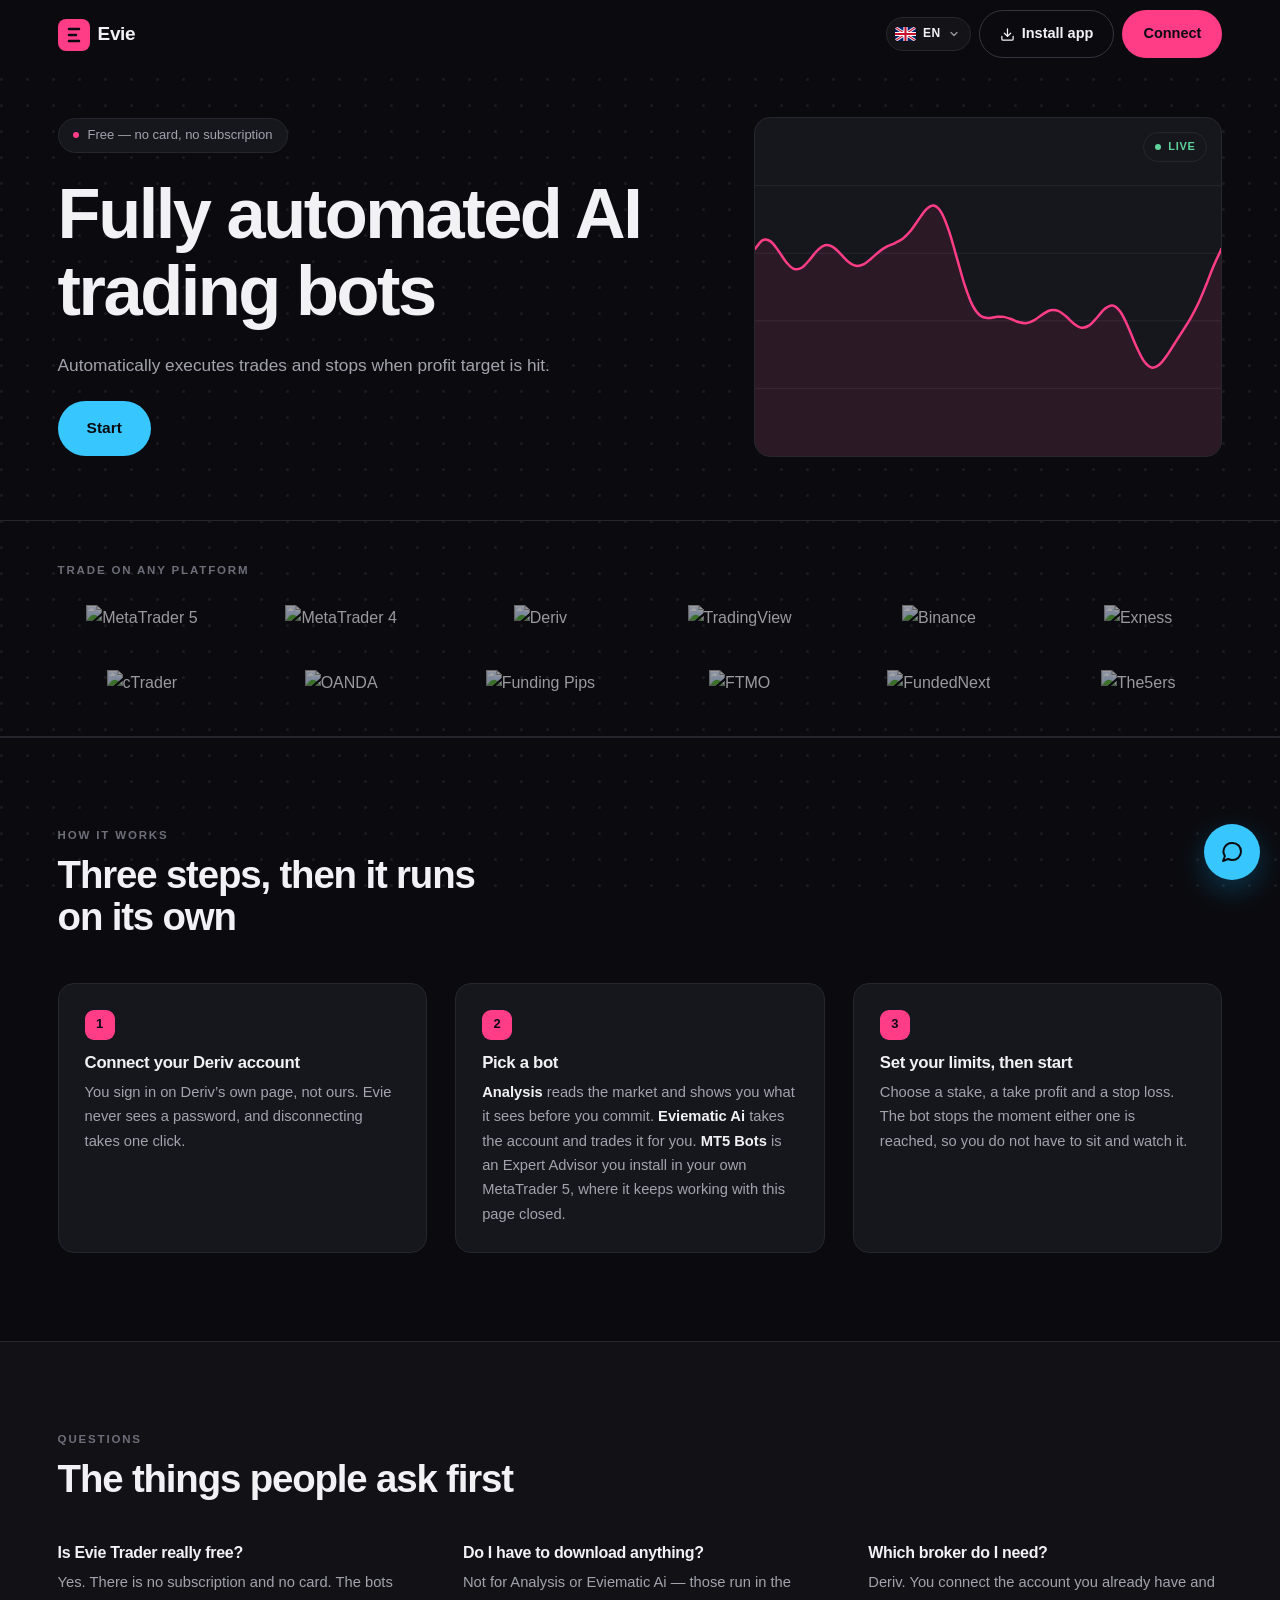
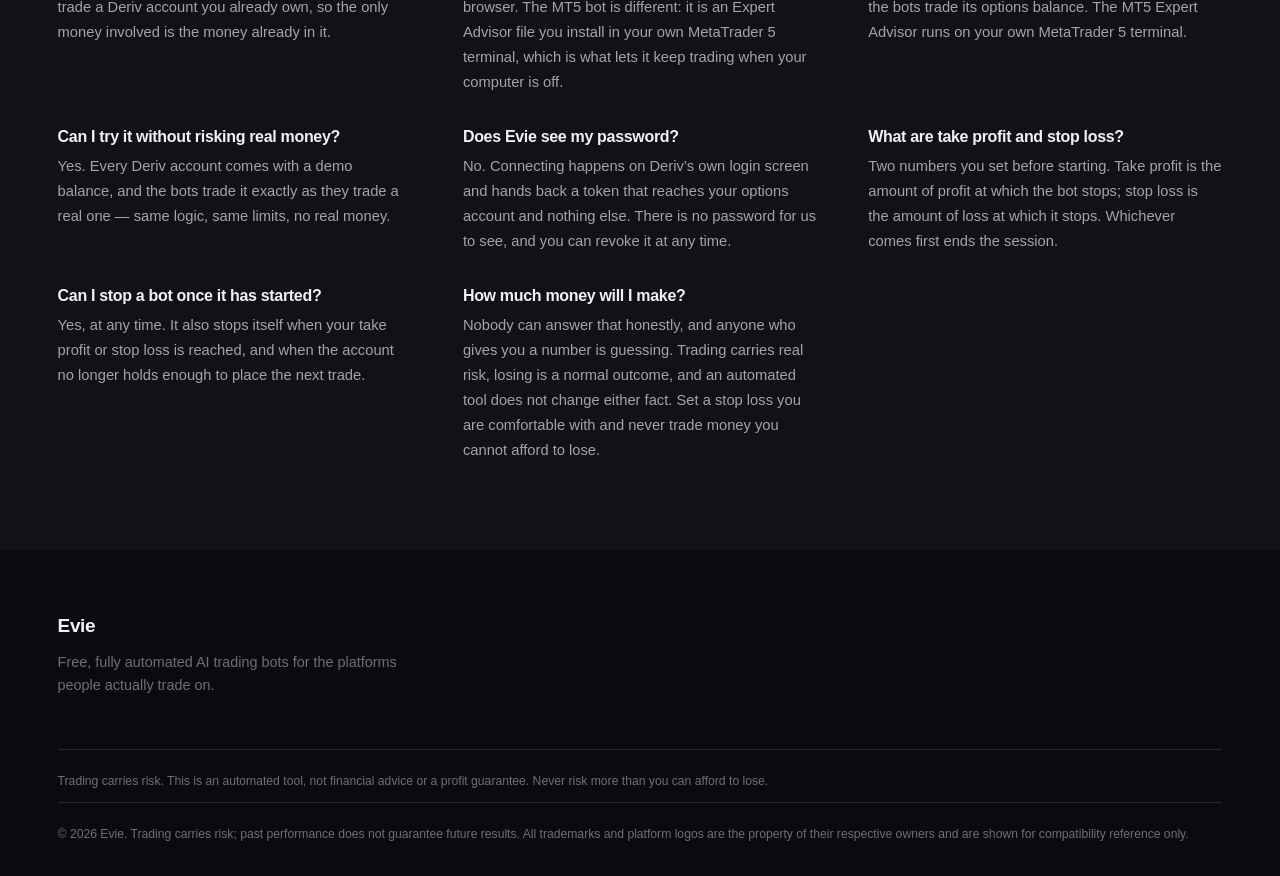
==== analysis.html @ a4f17244 "Analysis and Eviematic Ai: words at a $0 balance; never past the 10,000 payout; a way to open a real" ====
<!doctype html>
<html lang="en">
<head>
<meta charset="utf-8" />
<meta name="viewport" content="width=device-width, initial-scale=1, viewport-fit=cover" />
<title>Analysis | Evie</title>
<meta name="robots" content="noindex,nofollow" />
<meta name="theme-color" content="#f3f4f7" />
<link rel="icon" href="/favicon.ico" sizes="48x48" />
<link rel="icon" href="/favicon.svg" type="image/svg+xml" sizes="any" />
<link rel="apple-touch-icon" href="/icons/apple-touch-icon.png" />
<link rel="manifest" href="/manifest.webmanifest" />
<script>
/* Applied before paint: a saved dark choice must not flash a light page first.
   Light is the default when nothing has been chosen. */
(function(){try{var t=localStorage.getItem("evie_theme");
document.documentElement.setAttribute("data-theme",t==="dark"?"dark":"light");}catch(e){}})();
</script>
<link rel="stylesheet" href="/styles.css" />
<link rel="stylesheet" href="/analysis/analysis.css" />
<link rel="stylesheet" href="/alert/alert.css" />
<link rel="stylesheet" href="/support.css" />
</head>
<body class="dash">

<header class="nav">
  <div class="bleed nav-inner">
    <a class="brand" href="/home.html">
      <span class="brand-mark" aria-hidden="true">
        <svg viewBox="0 0 32 32" width="32" height="32"><rect width="32" height="32" rx="8" fill="#ff3d87"/><path d="M11 10h10M11 16h7M11 22h10" stroke="#0b0b0f" stroke-width="2.6" stroke-linecap="round"/></svg>
      </span>
      <span class="brand-name">Evie</span>
    </a>
    <div class="perch">
      <button class="btn btn-line theme-b" data-theme-toggle type="button" aria-pressed="false" title="Switch to dark">
        <svg viewBox="0 0 24 24" width="15" height="15" fill="none" stroke="currentColor" stroke-width="2" stroke-linecap="round" stroke-linejoin="round" aria-hidden="true"><path d="M21 12.8A9 9 0 1 1 11.2 3a7 7 0 0 0 9.8 9.8z"/></svg>
        <span data-theme-label>Dark</span>
      </button>
      <span class="perch-v" id="balance">—</span>
      <span class="badge" id="acct-badge">Real</span>
      <!-- No real account yet (real.js): a red way to open one, in place of the balance. -->
      <a class="perch-real" id="acct-real" href="https://home.deriv.com/dashboard/home?t=72ZF9J9GSCF3" target="_blank" rel="noopener noreferrer sponsored" hidden><svg viewBox="0 0 24 24" width="14" height="14" fill="none" stroke="currentColor" stroke-width="2" stroke-linecap="round" stroke-linejoin="round" aria-hidden="true"><path d="M16 21v-2a4 4 0 0 0-4-4H6a4 4 0 0 0-4 4v2"/><circle cx="9" cy="7" r="4"/><path d="M19 8v6"/><path d="M22 11h-6"/></svg><span>Create real account</span></a>
      <a class="btn btn-line" href="/home.html">Home</a>
    </div>
  </div>
</header>

<main class="bleed dash-main">

  <!-- ── settings ─────────────────────────────────────────────────────── -->
  <section class="tools">
    <div class="tools-head">
      <!-- The "a" of analysis is the handle for the account picker: three
           clicks and it appears. Hidden by default so the page trades the real
           account and only the real account — a demo picked by accident is a
           session of practice trades somebody believes are real, and the
           reverse is worse. -->
      <h1 class="tools-t">Market <span class="acct-reveal" id="acct-key" title="Analysis">a</span>nalysis tools</h1>
    </div>

    <div class="tools-grid">
      <label class="fld fld--acct" id="acct-fld" hidden>
        <span class="fld-k">Account</span>
        <select class="fld-i" id="account"></select>
      </label>
      <label class="fld">
        <span class="fld-k"><span data-k>Stake</span><b class="fig-risk" id="stake-risk" data-i18n-skip hidden></b></span>
        <input class="fld-i" id="stake" type="number" min="0.35" step="0.01" value="1" inputmode="decimal" />
      </label>
      <label class="fld">
        <span class="fld-k">Reference digit</span>
        <input class="fld-i" id="ref" type="number" min="0" max="9" step="1" value="5" inputmode="numeric" />
      </label>
      <label class="fld">
        <span class="fld-k">Analysis count</span>
        <input class="fld-i" id="count" type="number" min="10" max="5000" step="10" value="130" inputmode="numeric" />
      </label>

      <div class="fld fld--mart">
        <span class="fld-k">
          Martingale
          <button class="tog" id="mart-tog" type="button" role="switch" aria-checked="true" aria-label="Martingale">
            <span class="tog-dot"></span>
          </button>
        </span>
        <input class="fld-i" id="mart" type="number" min="1" step="0.1" value="3.1" inputmode="decimal" />
      </div>
    </div>

    <div class="syms">
      <span class="fld-k">Active symbols <span class="fld-hint">select a symbol to see its analysis</span></span>
      <div class="syms-row" id="syms"></div>
    </div>

    <p class="tools-foot">
      <span class="risk" id="risk"></span>
      <span class="next-stake" id="next-stake"></span>
    </p>

    <p class="status" id="status" role="status" aria-live="polite"></p>
  </section>

  <!-- ── one card per active symbol ───────────────────────────────────── -->
  <section class="cards-grid" id="cards"></section>

  <footer class="dash-foot">
    <p class="disclaimer">Trading carries risk. This is an automated tool, not financial advice or a profit guarantee. Never risk more than you can afford to lose.</p>
  </footer>

</main>

<!-- ── transactions ─────────────────────────────────────────────────────
     A rail down the right on a wide screen; on a narrow one the same markup
     becomes a sheet that rises from the bottom. -->
<aside class="txn" id="txn">
  <button class="txn-handle" data-handle type="button" aria-expanded="false" aria-controls="txn-body">
    <span class="txn-grip" aria-hidden="true"></span>
    <span class="txn-handle-t">Transactions <span class="txn-count" data-count></span></span>
    <svg class="txn-chev" viewBox="0 0 24 24" width="16" height="16" fill="none" stroke="currentColor" stroke-width="2.2" stroke-linecap="round" stroke-linejoin="round" aria-hidden="true"><path d="m6 15 6-6 6 6"/></svg>
  </button>

  <div class="txn-body" id="txn-body">
    <div class="txn-head">
      <span>Type</span>
      <span>Entry/Exit spot</span>
      <span class="txn-head-r">Buy price and P/L</span>
    </div>

    <ul class="txn-rows" data-rows><li class="tx-none">No transactions yet.</li></ul>

    <div class="sum">
      <div class="sum-c"><span class="sum-k">Total stake</span><span class="sum-v" data-stake>&mdash;</span></div>
      <div class="sum-c"><span class="sum-k">Total payout</span><span class="sum-v" data-payout>&mdash;</span></div>
      <div class="sum-c"><span class="sum-k">No. of runs</span><span class="sum-v" data-runs>0</span></div>
      <div class="sum-c"><span class="sum-k">Contracts lost</span><span class="sum-v" data-lost>0</span></div>
      <div class="sum-c"><span class="sum-k">Contracts won</span><span class="sum-v" data-won>0</span></div>
      <div class="sum-c"><span class="sum-k">Total profit/loss</span><span class="sum-v" data-pl>&mdash;</span></div>
    </div>

    <button class="btn btn-line txn-reset" data-reset type="button">Reset</button>
  </div>
</aside>


<!-- ── the floating bot ─────────────────────────────────────────────────
     Drag it anywhere by its header; close it and a small button brings it
     back. It does only what the cards allow by hand. -->
<button class="bot-open" id="bot-open" type="button" hidden>
  <span class="bot-open-dot" aria-hidden="true"></span>
  <svg viewBox="0 0 24 24" width="16" height="16" fill="none" stroke="currentColor" stroke-width="1.9" stroke-linecap="round" stroke-linejoin="round" aria-hidden="true"><rect x="3" y="8" width="18" height="12" rx="3"/><path d="M12 8V4M8 14h.01M16 14h.01"/></svg>
  <span id="bot-open-label">Open bot</span>
</button>

<aside class="bot" id="bot" aria-label="Trading bot">
  <div class="bot-head" id="bot-head">
    <span class="bot-grip" aria-hidden="true"></span>
    <span class="bot-t">Auto bot</span>
    <button class="bot-x" id="bot-close" type="button" aria-label="Close">
      <svg viewBox="0 0 24 24" width="15" height="15" fill="none" stroke="currentColor" stroke-width="2.2" stroke-linecap="round"><path d="M6 6l12 12M18 6L6 18"/></svg>
    </button>
  </div>

  <div class="bot-body">
    <label class="bot-f">
      <span class="bot-k">Market</span>
      <select class="fld-i" id="bot-market"></select>
    </label>

    <label class="bot-f">
      <span class="bot-k">Trade type</span>
      <select class="fld-i" id="bot-pair"></select>
    </label>
    <p class="bot-note">It takes whichever side of the pair is ahead, checked before every trade.</p>

    <div class="bot-f">
      <span class="bot-k">
        Take profit
        <b class="fig-risk" id="bot-tp-risk" data-i18n-skip hidden></b>
        <button class="tog" id="bot-tp-tog" type="button" role="switch" aria-checked="true" aria-label="Take profit"><span class="tog-dot"></span></button>
      </span>
      <div id="bot-tp-row">
        <input class="fld-i" id="bot-tp" type="number" min="0.01" step="0.01" value="100" inputmode="decimal" />
      </div>
    </div>

    <div class="bot-f">
      <span class="bot-k">
        Stop loss
        <button class="tog" id="bot-sl-tog" type="button" role="switch" aria-checked="false" aria-label="Stop loss"><span class="tog-dot"></span></button>
      </span>
      <div id="bot-sl-row" hidden>
        <input class="fld-i" id="bot-sl" type="number" min="0.01" step="0.01" value="1000" inputmode="decimal" />
      </div>
    </div>

    <!-- Safe / High / Too high on the stake and the take profit: why, and the safe figure (risk.js). -->
    <div class="fig-note" id="bot-risk" data-i18n-skip hidden></div>

    <button class="btn btn-blue bot-run" id="bot-run" type="button">Start</button>

    <dl class="bot-stats">
      <div><dt>Trades</dt><dd class="bot-v" id="bot-trades">0</dd></div>
      <div><dt>Win rate</dt><dd class="bot-v" id="bot-wr">—</dd></div>
      <div><dt>P/L</dt><dd class="bot-v" id="bot-pl">+0.00</dd></div>
    </dl>

    <p class="bot-status" id="bot-status"></p>
  </div>
</aside>

<script src="/alert/alert.js"></script>
<script src="/real.js"></script>
<script src="/deriv.js"></script>
<script src="/currency.js"></script>
<script src="/prefs.js"></script>
<script src="/analysis/contracts.js"></script>
<script src="/analysis/session.js"></script>
<script src="/analysis/analyser.js"></script>
<script src="/analysis/txn.js"></script>
<script src="/risk.js"></script>
<script src="/analysis/bot.js"></script>
<script src="/unlock.js"></script>
<script src="/analysis/app.js"></script>
<script src="/theme.js"></script>
<script src="/support.js" defer></script>
<script src="/i18n/i18n.js"></script>
</body>
</html>
---- styles.css ----
/* ══════════════════════════════════════════════════════════════════════
   Evie — landing page

   Flat by design: every colour is a solid value. There is not a single
   gradient in this file — no linear-gradient, no radial-gradient, no
   gradient text. Depth comes from solid surfaces, 1px borders and
   spacing instead.

   Full-bleed: content runs to the edges of the viewport with a padding
   gutter, so nothing is boxed into a narrow centred column.
   ══════════════════════════════════════════════════════════════════════ */

/* ── Theme ──────────────────────────────────────────────────────────────
   Light is the default, the way the analysis tools it mirrors are. Dark is
   one class away: everything below is a token, so the palette swaps and
   nothing else moves.

   data-theme on <html> wins over the system preference, because a person
   who has pressed the button has said what they want.                     */

:root {
  /* Surfaces — four flat steps from the page up to a raised card. */
  --base:      #f3f4f7;
  --raise:     #ffffff;
  --surface:   #ffffff;
  --surface-2: #f1f3f6;

  --line:      #e2e6ec;
  --line-hi:   #cdd3dc;

  --ink:       #14161a;
  --ink-muted: #59616d;
  --ink-faint: #838b97;

  /* Accents deep enough to carry white text on a light page. */
  --pink:      #e11d74;
  --pink-hi:   #c4165f;
  --blue:      #0d8ecf;
  --blue-hi:   #0a76ae;
  --ok:        #14a05a;
  /* The Real group in the portfolio — the money that is actually money. */
  --real:      #14a05a;
  --real-tint: rgba(20, 160, 90, 0.10);
  --danger:    #d92d20;
  --amber:     #b45309;
  --violet:    #6d3bd8;
  --teal:      #0f7f8a;

  /* Text sitting ON an accent fill. */
  --on-accent: #ffffff;
  /* The ring around a "leading" control — must contrast with the fill. */
  --ring:      rgba(0, 0, 0, 0.45);

  /* The dotted ground, and the tint of an alternating band. */
  --dots: url("data:image/svg+xml,%3Csvg xmlns='http://www.w3.org/2000/svg' width='26' height='26'%3E%3Ccircle cx='1.5' cy='1.5' r='1.5' fill='%23000000' fill-opacity='0.06'/%3E%3C/svg%3E");
  --alt-tint: rgba(0, 0, 0, 0.025);

  /* The full-bleed gutter — the only horizontal rhythm on the page. */
  --gutter:    clamp(20px, 4.5vw, 72px);
  --radius:    16px;
  --radius-sm: 12px;
}

:root[data-theme="dark"] {
  --base:      #0b0b0f;
  --raise:     #121218;
  --surface:   #16161d;
  --surface-2: #1c1c24;

  --line:      #26262f;
  --line-hi:   #34343f;

  --ink:       #f2f2f5;
  --ink-muted: #a3a3ae;
  --ink-faint: #6e6e7a;

  /* Brighter, because they sit on near-black and carry dark text. */
  --pink:      #ff3d87;
  --pink-hi:   #ff5c9c;
  --blue:      #38c6ff;
  --blue-hi:   #5bd2ff;
  --ok:        #5fd39a;
  --real:      #5fd39a;
  --real-tint: rgba(95, 211, 154, 0.14);
  --danger:    #ff6a6a;
  --amber:     #f5a524;
  --violet:    #b794ff;
  --teal:      #4fd1c5;

  --on-accent: #0b0b0f;
  --ring:      rgba(255, 255, 255, 0.55);

  --dots: url("data:image/svg+xml,%3Csvg xmlns='http://www.w3.org/2000/svg' width='26' height='26'%3E%3Ccircle cx='1.5' cy='1.5' r='1.5' fill='%23ffffff' fill-opacity='0.07'/%3E%3C/svg%3E");
  --alt-tint: rgba(255, 255, 255, 0.026);
}

* { box-sizing: border-box; }

html {
  scroll-behavior: smooth;
  scroll-padding-top: 76px; /* anchors clear the fixed nav */
  -webkit-text-size-adjust: 100%;
}

body {
  margin: 0;
  color: var(--ink);
  /* Dotted ground. The dots are an SVG tile of solid circles rather than a
     radial-gradient, so the page keeps its no-gradient rule. `fixed` pins the
     grid to the viewport, so it never scrolls out of register or stretches —
     the tile is a constant 26px at every screen size, which is why this needs
     no breakpoints. */
  background-color: var(--base);
  background-image: var(--dots);
  background-size: 26px 26px;
  background-attachment: fixed;
  font-family: Inter, "Segoe UI", -apple-system, BlinkMacSystemFont, Roboto, Helvetica, Arial, sans-serif;
  font-size: 16px;
  line-height: 1.6;
  -webkit-font-smoothing: antialiased;
  overflow-x: hidden;
}

img { max-width: 100%; height: auto; display: block; }
a { color: inherit; text-decoration: none; }
h1, h2, h3 { margin: 0; line-height: 1.1; letter-spacing: -0.025em; }
p { margin: 0; }
ul, ol, dl { margin: 0; padding: 0; list-style: none; }

/* Full width, gutter only — no max-width, so the page fills the screen. */
.bleed { width: 100%; padding-inline: var(--gutter); }

/* ── Home dashboard ─────────────────────────────────────────────────────── */

/* A column the height of the window, so the footer sits at the bottom of the
   screen rather than floating with dead ground beneath it, and so the grid
   inside can be told to take whatever is left over. */
.dash { display: flex; flex-direction: column; min-height: 100svh; }

/* Clearing the fixed header and no more. The nav is 68px, so that plus a
   breath is the whole requirement — clamp(84px, 9vh, 100px) was clearing a bar
   that is 68px tall and spending the difference on nothing, and 56px of bottom
   padding on a laptop is most of a tile.

   `flex: 1` so this takes the height the header leaves, and a column so the
   grid inside it can be handed the remainder. */
.dash-main {
  flex: 1;
  display: flex;
  flex-direction: column;
  padding-top: calc(68px + clamp(10px, 1.4vh, 18px));
  padding-bottom: clamp(10px, 1.4vh, 16px);
}
.dash-title {
  margin-bottom: clamp(10px, 1.3vw, 14px);
  font-size: clamp(1.45rem, 2.4vw, 1.8rem);
  font-weight: 700;
}

/* The real balance, perched top right in the nav. */
.perch { display: flex; align-items: center; gap: 10px; margin-left: auto; }
.perch-v {
  font-size: clamp(0.95rem, 1.8vw, 1.15rem);
  font-weight: 700;
  letter-spacing: -0.02em;
  font-variant-numeric: tabular-nums;
  white-space: nowrap;
  /* The same ink as the Real balance in the portfolio below it. It is the
     same money, in both modes, and two colours for one figure read as two
     figures. */
  color: var(--real);
}


/* Real vs demo. Blue is the live account; the demo is deliberately quieter so
   the two can never be mistaken for one another at a glance. */
.badge {
  padding: 5px 12px;
  font: inherit;
  font-size: 11px;
  font-weight: 700;
  text-transform: uppercase;
  letter-spacing: 0.09em;
  color: var(--blue);
  background: transparent;
  border: 1px solid var(--blue);
  border-radius: 999px;
  cursor: pointer;
  user-select: none;
  white-space: nowrap;
  transition: color 0.18s ease, border-color 0.18s ease;
}
.badge:hover { color: var(--blue-hi); border-color: var(--blue-hi); }

/* The two things you can actually do from here. */
/* Three across rather than two and a stray, and each one the size of the
   thing it is — a link with a name and a line under it. They were card-sized
   before, which made a dashboard of three links look like a whole page. */
.tiles {
  display: grid;
  grid-template-columns: repeat(auto-fit, minmax(min(100%, 200px), 1fr));
  gap: 10px;
  margin-bottom: 18px;
}
.tile {
  display: grid;
  gap: 4px;
  padding: 16px 16px 18px;
  background: var(--surface);
  border: 1px solid var(--line);
  border-radius: var(--radius-sm);
  transition: border-color 0.18s ease, background 0.18s ease;
}
.tile:hover { background: var(--surface-2); border-color: var(--line-hi); }
.tile-icon {
  display: grid;
  place-items: center;
  width: 32px; height: 32px;
  margin-bottom: 8px;
  background: var(--surface-2);
  border: 1px solid var(--line-hi);
  border-radius: 9px;
}
.tile-icon svg { width: 17px; height: 17px; }
.tile-h { display: flex; align-items: center; gap: 8px; flex-wrap: wrap; }
.tile-t { font-size: 0.95rem; font-weight: 650; }
.tile-s { font-size: 0.82rem; line-height: 1.5; color: var(--ink-muted); }

/* What the tile actually is. Outlined rather than filled, so it labels the
   heading without competing with it. */
.tag-bot {
  padding: 3px 9px;
  font-size: 10px;
  font-weight: 700;
  text-transform: uppercase;
  letter-spacing: 0.09em;
  color: var(--blue);
  border: 1px solid var(--blue);
  border-radius: 999px;
  white-space: nowrap;
}

/* The MetaTrader mark is a WIDE wordmark, not a square glyph. Squeezed into
   the 42px icon box it came out 24x4 and unreadable, so this tile's box grows
   to fit the logo instead of the logo shrinking to fit the box. */
.tile--logo .tile-icon { width: auto; min-width: 32px; padding: 0 10px; }
.tile-logo { height: 15px; width: auto; max-width: 130px; object-fit: contain; }

/* The MetaTrader wordmark ships white, which disappears on the light theme.
   Two files, one per ground; the theme picks which one is painted. */
.tile-logo--pale { display: none; }
:root[data-theme="dark"] .tile-logo--ink { display: none; }
:root[data-theme="dark"] .tile-logo--pale { display: block; }

/* A blank canvas for a page that has not been built yet. */

/* ── Detail sheet ───────────────────────────────────────────────────────── */

.sheet { position: fixed; inset: 0; z-index: 90; display: grid; place-items: center; padding: 20px; }
.sheet[hidden] { display: none; }
.sheet-back { position: absolute; inset: 0; background: rgba(0, 0, 0, 0.62); opacity: 0; transition: opacity 0.2s ease; }
.sheet.is-in .sheet-back { opacity: 1; }

.sheet-card {
  position: relative;
  width: min(100%, 480px);
  max-height: min(84vh, 680px);
  overflow-y: auto;
  padding: clamp(22px, 3vw, 28px);
  background: var(--surface);
  border: 1px solid var(--line-hi);
  border-radius: var(--radius);
  opacity: 0;
  transform: translateY(10px) scale(0.985);
  transition: opacity 0.2s ease, transform 0.2s ease;
}
.sheet.is-in .sheet-card { opacity: 1; transform: none; }

.sheet-head { display: flex; align-items: flex-start; justify-content: space-between; gap: 16px; }
.sheet-k {
  font-size: 11px;
  font-weight: 600;
  text-transform: uppercase;
  letter-spacing: 0.14em;
  color: var(--ink-faint);
}
.sheet-t { margin-top: 6px; font-size: 1.2rem; font-weight: 700; }
.sheet-x {
  flex: none;
  display: grid;
  place-items: center;
  width: 34px; height: 34px;
  color: var(--ink-muted);
  background: transparent;
  border: 1px solid var(--line);
  border-radius: 10px;
  cursor: pointer;
  transition: color 0.18s ease, border-color 0.18s ease;
}
.sheet-x:hover { color: var(--ink); border-color: var(--line-hi); }

.sheet-body { margin-top: 20px; }
.sheet-who { font-size: 14px; font-weight: 650; margin-bottom: 16px; }
.sheet-note { margin-top: 18px; font-size: 12.5px; line-height: 1.55; color: var(--ink-faint); }
.sheet-note strong { color: var(--ink-muted); font-weight: 650; }
.sheet-foot { margin-top: 22px; padding-top: 18px; border-top: 1px solid var(--line); }

/* The two answers on the connect card, each the full width of it: this is a
   choice between them, not a main action with an afterthought beside it. */
.choice-actions { display: grid; gap: 10px; margin-top: 22px; }
.choice-actions .btn { width: 100%; }

.grp + .grp { margin-top: 18px; }
.grp-t {
  font-size: 11px;
  font-weight: 700;
  text-transform: uppercase;
  letter-spacing: 0.12em;
  color: var(--ink-faint);
  margin-bottom: 6px;
}

/* The Real group carries the account's own colour: a coloured pill on the
   title and the balance in the same ink, so the row that is actual money is
   the one the eye lands on. Demo stays quiet. Same in practice mode — the
   figure changes, the emphasis does not. */
.grp--real .grp-t {
  display: inline-flex; align-items: center; gap: 6px;
  padding: 3px 9px; border-radius: 999px;
  background: var(--real-tint); color: var(--real);
}
.grp--real .grp-t::before {
  content: ""; width: 6px; height: 6px; border-radius: 999px;
  background: var(--real); box-shadow: 0 0 0 3px var(--real-tint);
}
.grp--real .acct-bal { color: var(--real); font-weight: 750; }

/* Every account: kind, id, balance — the figures line up down the right. */
.accts { border-top: 1px solid var(--line); }
.acct {
  display: grid;
  grid-template-columns: auto 1fr auto;
  align-items: baseline;
  gap: 10px;
  padding: 10px 0;
  border-bottom: 1px solid var(--line);
  font-size: 13px;
}
.acct:last-child { border-bottom: 0; }
.acct-kind {
  padding: 3px 8px;
  font-size: 10px;
  font-weight: 700;
  text-transform: uppercase;
  letter-spacing: 0.07em;
  color: var(--ink-faint);
  background: var(--surface-2);
  border-radius: 6px;
}
.acct-id { color: var(--ink-muted); font-variant-numeric: tabular-nums; overflow-wrap: anywhere; }
.acct-bal { font-weight: 650; font-variant-numeric: tabular-nums; white-space: nowrap; }
.acct--none { display: block; color: var(--ink-faint); }

/* The one link that stays on the page. */
.notice-go {
  display: inline-flex;
  align-items: center;
  gap: 6px;
  padding: 11px 18px;
  font-size: 13.5px;
  font-weight: 600;
  color: var(--blue);
  border: 1px solid var(--line-hi);
  border-radius: 999px;
  transition: color 0.18s ease, border-color 0.18s ease, background 0.18s ease;
}
.notice-go:hover { color: var(--blue-hi); border-color: var(--blue); background: var(--surface); }

/* ── Flash messages ─────────────────────────────────────────────────────── */

.flash {
  display: inline-flex;
  align-items: center;
  gap: 9px;
  margin-bottom: 20px;
  padding: 10px 16px;
  font-size: 13.5px;
  font-weight: 600;
  border-radius: 999px;
  border: 1px solid;
  opacity: 0;
  transform: translateY(-6px);
  transition: opacity 0.3s ease, transform 0.3s ease;
}
.flash.is-in { opacity: 1; transform: none; }
.flash[hidden] { display: none; }
.flash--ok { color: var(--ok); border-color: var(--ok); background: var(--surface); }

/* On the landing page the flash is a failure, and floats over the page. */
.flash--error {
  position: fixed;
  left: 50%;
  bottom: 24px;
  z-index: 80;
  transform: translate(-50%, 8px);
  color: var(--pink);
  border-color: var(--pink);
  background: var(--surface);
  max-width: calc(100vw - 40px);
  text-align: center;
}
.flash--error.is-in { transform: translate(-50%, 0); }

/* ── Buttons ────────────────────────────────────────────────────────── */

.btn {
  display: inline-flex;
  align-items: center;
  justify-content: center;
  border: 1px solid transparent;
  border-radius: 999px;
  padding: 11px 20px;
  font: inherit;
  font-size: 14.5px;
  font-weight: 600;
  white-space: nowrap;
  cursor: pointer;
  /* Explicit, because a <button> defaults to the OS button face — without
     this, .btn-line renders as a white pill instead of an outline. */
  background: transparent;
  color: var(--ink);
  transition: background 0.18s ease, border-color 0.18s ease, color 0.18s ease;
}
.btn-lg { padding: 14px 28px; font-size: 15.5px; }

/* Two bright solid fills, equal weight — pink for "free", blue to start. */
.btn-solid { background: var(--pink); color: var(--on-accent); }
.btn-solid:hover { background: var(--pink-hi); }

.btn-blue { background: var(--blue); color: var(--on-accent); }
.btn-blue:hover { background: var(--blue-hi); }

.btn-line { border-color: var(--line-hi); color: var(--ink); }
.btn-line:hover { background: var(--surface); border-color: #45454f; }


/* ── Nav ────────────────────────────────────────────────────────────── */

.nav {
  position: fixed;
  top: 0; left: 0; right: 0;
  z-index: 50;
  background: var(--base);
  border-bottom: 1px solid transparent;
  transition: border-color 0.2s ease;
}
.nav.is-stuck { border-bottom-color: var(--line); }

.nav-inner { display: flex; align-items: center; gap: 20px; height: 68px; }

.brand { display: inline-flex; align-items: center; gap: 10px; }
.brand-mark { display: block; width: 30px; height: 30px; flex: none; }
.brand-name { font-size: 19px; font-weight: 700; letter-spacing: -0.02em; }

.nav-cta { display: flex; gap: 8px; margin-left: auto; }

/* ── Hero ───────────────────────────────────────────────────────────── */

.hero { padding-top: clamp(104px, 13vh, 148px); border-bottom: 1px solid var(--line); }

.hero-inner {
  display: grid;
  /* Copy takes the room it needs; the panel is a fixed-ish companion.
     Below 1040px they stack (see the breakpoint). */
  grid-template-columns: minmax(0, 1.35fr) minmax(0, 1fr);
  gap: clamp(32px, 5vw, 72px);
  align-items: center;
  padding-bottom: clamp(48px, 7vh, 84px);
}

.hero-copy { display: grid; gap: 22px; justify-items: start; }

.kicker {
  display: inline-flex;
  align-items: center;
  gap: 9px;
  padding: 6px 14px;
  font-size: 13px;
  font-weight: 500;
  color: var(--ink-muted);
  background: var(--surface);
  border: 1px solid var(--line);
  border-radius: 999px;
}
.dot { width: 6px; height: 6px; border-radius: 50%; background: var(--pink); flex: none; }

.hero-title {
  font-size: clamp(2.5rem, 5.6vw, 4.4rem);
  font-weight: 700;
  letter-spacing: -0.035em;
  max-width: 16ch;
}

.hero-sub {
  max-width: 52ch;
  font-size: clamp(1rem, 1.35vw, 1.14rem);
  color: var(--ink-muted);
}

.actions { display: flex; flex-wrap: wrap; gap: 10px; }

/* The spec card beside the headline — flat surface, plain rows. */
/* ══ The hero tape ═════════════════════════════════════════════════════════
   A market moving, rather than a card claiming things about one. The old
   panel listed a symbol, a timeframe and a risk figure that were decoration
   dressed as data; this states nothing it cannot back up and still says the
   thing that matters — something is running. */

.hero-panel {
  position: relative;
  overflow: hidden;
  min-height: clamp(240px, 30vw, 340px);
  background: var(--surface);
  border: 1px solid var(--line);
  border-radius: var(--radius);
}

.tape {
  display: block;
  width: 100%;
  height: 100%;
  position: absolute;
  inset: 0;
}

.tape-grid line {
  stroke: var(--line);
  stroke-width: 1;
  vector-effect: non-scaling-stroke;
}

/* One width of travel, linear, forever. Linear matters: any easing would put
   a pause at each end of the cycle, and a market that hesitates on a beat
   reads as a loop rather than as a feed. */
.tape-run { animation: tape-slide 18s linear infinite; }

@keyframes tape-slide {
  from { transform: translateX(0); }
  to { transform: translateX(-600px); }
}

.tape-line {
  fill: none;
  stroke: var(--pink);
  stroke-width: 2.5;
  stroke-linecap: round;
  stroke-linejoin: round;
  /* The line keeps its weight however the card is stretched — without this
     the non-uniform viewBox scaling would thin it out on a wide screen. */
  vector-effect: non-scaling-stroke;
}

/* A flat tint under the curve, not a gradient: this page does not have one
   anywhere and a chart is not the place to start. */
.tape-fill { fill: var(--pink); opacity: 0.09; }

.live {
  position: absolute;
  top: 14px;
  right: 14px;
  z-index: 1;
  display: inline-flex;
  align-items: center;
  gap: 7px;
  padding: 5px 11px;
  font-size: 11px;
  font-weight: 700;
  letter-spacing: 0.06em;
  text-transform: uppercase;
  color: var(--ok);
  background: var(--surface);
  border: 1px solid var(--line);
  border-radius: 999px;
}

/* The dot, drawn rather than marked up, so the badge stays one element. */
.live::before {
  content: "";
  width: 6px;
  height: 6px;
  border-radius: 50%;
  background: var(--ok);
  animation: live-pulse 2s ease-in-out infinite;
}

@keyframes live-pulse {
  0%, 100% { opacity: 1; transform: scale(1); }
  50% { opacity: 0.35; transform: scale(0.8); }
}

/* Motion is decoration here. Anyone who has asked for less of it gets the
   same picture, held still. */
@media (prefers-reduced-motion: reduce) {
  .tape-run, .live::before { animation: none; }
}

/* Full-width mark strip across the bottom of the hero — every platform and
   prop firm in one quiet row, so the fold answers "does it work with mine?" */
.marks { padding-block: clamp(26px, 3.4vw, 40px); border-top: 1px solid var(--line); }

.marks-label {
  margin-bottom: clamp(18px, 2.2vw, 26px);
  font-size: 11.5px;
  font-weight: 600;
  text-transform: uppercase;
  letter-spacing: 0.16em;
  color: var(--ink-faint);
}

.marks-row {
  /* A grid rather than a wrapped flex row: twelve marks of twelve different
     widths packed into a full row and a stranded pair.

     The column count is written out rather than left to auto-fit, because
     auto-fit fits as many as will go — eleven and one at this width — and
     twelve only looks deliberate in rows that divide it. Six and six, four
     and four and four, three by four, two by six. Never a widow. */
  display: grid;
  grid-template-columns: repeat(6, minmax(0, 1fr));
  align-items: center;
  justify-items: center;
  gap: clamp(22px, 3vw, 42px) clamp(20px, 2.4vw, 40px);
}
.marks-row li { display: flex; align-items: center; justify-content: center; }
.marks-row img {
  /* A definite height, not max-height: several of these SVGs carry a viewBox
     with no width/height, so they have no intrinsic size and would collapse
     to 0x0 in a flex row. Fixing the height lets the aspect ratio set width. */
  height: 26px;
  width: auto;
  max-width: 130px;
  object-fit: contain;
  /* Muted by default so the row reads as one texture, not twelve brands
     competing with the headline; each lifts to full on hover. */
  opacity: 0.62;
  transition: opacity 0.18s ease;
}
.marks-row li:hover img { opacity: 1; }

@media (max-width: 1180px) { .marks-row { grid-template-columns: repeat(4, minmax(0, 1fr)); } }
@media (max-width: 760px) { .marks-row { grid-template-columns: repeat(3, minmax(0, 1fr)); } }
@media (max-width: 460px) { .marks-row { grid-template-columns: repeat(2, minmax(0, 1fr)); } }

/* Tile icons on the dashboard. */
.icon-pink { color: var(--pink); }
.icon-blue { color: var(--blue); }

/* ── Bands: how it works, and the questions ───────────────────────────────
   The two sections of prose under the hero. Same vocabulary as everything
   above them — flat surfaces, 1px lines, no gradient anywhere — so they read
   as more of the page rather than as something bolted on for a crawler.

   `band--alt` is the only difference between the two: a barely-there tint, so
   the second one is separated from the first by something other than a gap. */

.band { padding-block: clamp(48px, 7vw, 88px); border-top: 1px solid var(--line); }
.band--alt { background: var(--alt-tint); }

.band-k {
  margin-bottom: 10px;
  font-size: 11.5px;
  font-weight: 600;
  text-transform: uppercase;
  letter-spacing: 0.16em;
  color: var(--ink-faint);
}

.band-t {
  margin: 0 0 clamp(28px, 3.6vw, 44px);
  max-width: 22ch;
  font-size: clamp(1.6rem, 3.2vw, 2.4rem);
  font-weight: 700;
  letter-spacing: -0.03em;
}

/* Three across where there is room, stacked where there is not. */
.steps {
  display: grid;
  grid-template-columns: repeat(auto-fit, minmax(260px, 1fr));
  gap: clamp(18px, 2.4vw, 28px);
  margin: 0;
  padding: 0;
  list-style: none;
}
.steps li {
  padding: clamp(20px, 2.2vw, 26px);
  background: var(--surface);
  border: 1px solid var(--line);
  border-radius: var(--radius);
}
.steps h3 {
  margin: 14px 0 8px;
  font-size: 1.05rem;
  font-weight: 650;
  letter-spacing: -0.02em;
}
.steps p { margin: 0; font-size: 0.92rem; line-height: 1.65; color: var(--ink-muted); }
.steps strong { color: var(--ink); font-weight: 650; }

.step-n {
  display: grid;
  place-items: center;
  width: 30px; height: 30px;
  font-size: 13px;
  font-weight: 700;
  color: var(--on-accent);
  background: var(--pink);
  border-radius: 9px;
}

/* Two columns of questions on a wide screen. Every answer is visible: a page
   that hides its content behind a control is a page a crawler reads less of,
   and somebody scanning for one answer should not have to open eight things
   to find it. */
.faq {
  display: grid;
  grid-template-columns: repeat(auto-fit, minmax(320px, 1fr));
  gap: clamp(20px, 2.6vw, 34px) clamp(28px, 4vw, 56px);
}
.faq-i h3 {
  margin: 0 0 8px;
  font-size: 1rem;
  font-weight: 650;
  letter-spacing: -0.02em;
}
.faq-i p { margin: 0; font-size: 0.92rem; line-height: 1.7; color: var(--ink-muted); }

/* ── Footer ─────────────────────────────────────────────────────────── */

.footer { padding: clamp(40px, 5vw, 60px) 0 32px; }
.footer-inner { display: flex; flex-wrap: wrap; gap: 30px; justify-content: space-between; align-items: flex-start; }
.footer-brand { max-width: 42ch; }
.footer-brand p { margin-top: 10px; font-size: 0.9rem; color: var(--ink-faint); }
.footer-legal { margin-top: 30px; padding-top: 22px; }
.footer-legal p { font-size: 0.76rem; color: var(--ink-faint); border-top: 1px solid var(--line); padding-top: 22px; }

/* ── Reveal on scroll ───────────────────────────────────────────────── */

.reveal { opacity: 0; transform: translateY(14px); transition: opacity 0.5s ease, transform 0.5s ease; }
.reveal.is-in { opacity: 1; transform: none; }

/* ── Width breakpoints ──────────────────────────────────────────────── */

@media (max-width: 1040px) {
  /* The spec panel stops earning its column and moves under the copy. */
  .hero-inner { grid-template-columns: minmax(0, 1fr); }
  .hero-title { max-width: 20ch; }
}

@media (max-width: 900px) {
  /* The bar is the brand and the two buttons now — there is no menu left to
     fold away, so the buttons stay put rather than hiding behind a hamburger
     that would open on nothing. */
  .nav-cta { gap: 6px; }
}

@media (max-width: 620px) {
  /* Tighter mark spacing so the strip stays a few rows, not a long ladder. */
  .marks-row { gap: 22px 30px; }
  .marks-row img { height: 22px; max-width: 104px; }
  .actions { width: 100%; }
  .actions .btn { flex: 1 1 100%; }
}

/* ── Accessibility ──────────────────────────────────────────────────── */

:focus-visible { outline: 2px solid var(--pink); outline-offset: 3px; border-radius: 6px; }

@media (prefers-reduced-motion: reduce) {
  html { scroll-behavior: auto; }
  *, *::before, *::after {
    animation-duration: 0.001ms !important;
    transition-duration: 0.001ms !important;
  }
  .reveal { opacity: 1; transform: none; }
}

/* ── Eviematic Ai ───────────────────────────────────────────────────────── */

/* Settings is a control column at a readable width; Session takes whatever is
   left. On a wide screen that fills the page instead of leaving the right half
   empty, and the two cards stay the same height so the layout does not step. */
.run {
  display: grid;
  grid-template-columns: minmax(0, 360px) minmax(0, 1fr);
  align-items: stretch;
  gap: 14px;
}

.panel-solid {
  display: flex;
  flex-direction: column;
  min-width: 0;
  padding: clamp(20px, 2.4vw, 28px);
  background: var(--surface);
  border: 1px solid var(--line);
  border-radius: var(--radius);
}
.grp-t--sub { margin-top: 24px; }

.fld { display: block; margin-top: 14px; }

/* The A in "Account" — a handle, not a button. It looks like the rest of the
   label until it has been used, so nothing advertises the demo accounts.
   NOT named .reveal: that class already exists for the landing page's
   scroll-in animation and starts at opacity 0, which would hide this. */
.acct-reveal { cursor: pointer; user-select: none; }
.acct-reveal--on { color: var(--blue); }
.fld-k {
  display: block;
  margin-bottom: 6px;
  font-size: 11.5px;
  font-weight: 600;
  text-transform: uppercase;
  letter-spacing: 0.09em;
  color: var(--ink-faint);
}
.fld-i {
  width: 100%;
  padding: 10px 12px;
  font: inherit;
  font-size: 14.5px;
  color: var(--ink);
  background: var(--base);
  border: 1px solid var(--line-hi);
  border-radius: 10px;
}
.fld-i:focus { outline: 2px solid var(--blue); outline-offset: 1px; border-color: var(--blue); }
.fld-i:disabled { opacity: 0.55; cursor: not-allowed; }
/* `display` on .fld beats [hidden] on its own. */
.fld[hidden] { display: none; }

.fld-row { display: grid; grid-template-columns: repeat(auto-fit, minmax(min(100%, 130px), 1fr)); gap: 12px; }

/* Pushed to the bottom of the card, so Settings and Session line up however
   tall the trade list grows. */
.run-actions { display: flex; flex-wrap: wrap; gap: 10px; margin-top: auto; padding-top: 20px; }
.run-actions .btn { flex: 1 1 130px; }
.btn:disabled { opacity: 0.45; cursor: not-allowed; }

/* Which account is about to be traded. Real money says so, in pink. */
/* Safe / High / Too high beside a figure's label, and the line on why (risk.js):
   green, amber, red — the palette's own. */
.fig-risk {
  --rc: var(--ok);
  display: inline-flex; align-items: center; gap: 4px; margin-left: 6px; padding: 1px 7px 1px 6px;
  border: 1px solid color-mix(in srgb, var(--rc) 35%, transparent); border-radius: 999px;
  background: color-mix(in srgb, var(--rc) 12%, transparent); color: var(--rc);
  font-size: 9.5px; font-weight: 700; line-height: 1.45; letter-spacing: 0.06em; text-transform: uppercase;
  white-space: nowrap; vertical-align: 1px;
}
.fig-risk[hidden] { display: none; }
.fig-risk::before { content: ""; flex: none; width: 5px; height: 5px; border-radius: 50%; background: currentColor; }
.fig-risk[data-risk="high"], .fig-line[data-risk="high"] { --rc: var(--amber); }
.fig-risk[data-risk="over"], .fig-line[data-risk="over"] { --rc: var(--danger); }
.fig-note { display: grid; gap: 6px; margin-top: 12px; }
.fig-note[hidden] { display: none; }
.fig-line {
  --rc: var(--ok);
  margin: 0; padding: 7px 10px; border: 1px solid color-mix(in srgb, var(--rc) 28%, transparent);
  border-left: 3px solid var(--rc); border-radius: 9px; background: color-mix(in srgb, var(--rc) 8%, transparent);
  font-size: 12px; line-height: 1.45; color: var(--ink-muted);
}
.fig-line b { color: var(--rc); font-weight: 700; }
/* The safe figure, a button: one click puts it in its field. Green — the safe choice. */
.fig-use {
  display: inline-flex; align-items: center; gap: 4px; margin: 0 1px; padding: 1px 8px 1px 6px; vertical-align: 1px;
  border: 1px solid color-mix(in srgb, var(--ok) 45%, transparent); border-radius: 999px;
  background: color-mix(in srgb, var(--ok) 13%, transparent); color: var(--ok);
  font: inherit; font-size: 11.5px; font-weight: 700; font-variant-numeric: tabular-nums; line-height: 1.5; cursor: pointer;
  transition: background .15s ease, border-color .15s ease, transform .1s ease;
}
.fig-use:hover { background: color-mix(in srgb, var(--ok) 22%, transparent); border-color: var(--ok); }
.fig-use:active { transform: translateY(1px); }
.fig-use:focus-visible { outline: 2px solid var(--ok); outline-offset: 2px; }

.risk { margin-top: 14px; font-size: 12.5px; line-height: 1.5; color: var(--ink-faint); }
/* The real-account line reads as reassurance, not alarm: it is confirming the
   trades are the genuine article on the account the trader chose. Pink made a
   correct, expected state look like something had gone wrong — and it is the
   state most people are deliberately in. Green is what the rest of the app
   uses for "this is working". */
.risk--real { color: var(--ok); }

.status { margin-top: 8px; font-size: 13px; line-height: 1.5; color: var(--ink-muted); min-height: 1.2em; }
.status--error { color: var(--pink); }
.status--success { color: var(--ok); }
.status--warning { color: #e3b341; }

.stats-grid {
  display: grid;
  grid-template-columns: repeat(auto-fit, minmax(min(100%, 120px), 1fr));
  gap: 16px 14px;
  margin-top: 16px;
}
.stats-grid > div { min-width: 0; }
.stats-grid dt {
  font-size: 10.5px;
  font-weight: 600;
  text-transform: uppercase;
  letter-spacing: 0.09em;
  color: var(--ink-faint);
}
.stats-grid dd {
  margin: 5px 0 0;
  font-size: clamp(1rem, 1.5vw, 1.2rem);
  font-weight: 700;
  font-variant-numeric: tabular-nums;
  overflow-wrap: anywhere;
}
.stats-grid .is-up { color: var(--ok); }
.stats-grid .is-down { color: var(--pink); }

/* One colour each, so six numbers read as six different things instead of one
   grey block. Flat fills from the palette already in use — no gradients here
   or anywhere else on the site. Profit and win rate take their colour from
   their VALUE, because for those two the colour is information; the rest are
   simply told apart. */
.stat--count { color: var(--blue); }
.stat--stake { color: var(--amber); }
.stat--market { color: var(--violet); }
.stat--time { color: var(--teal); }
.stat--rate.is-up { color: var(--ok); }
.stat--rate.is-down { color: var(--pink); }

/* The trade list fills the rest of the card and scrolls inside itself, so the
   page never grows a second scrollbar as a session runs on. */
.hist {
  /* Takes whatever the card has left. The cap this replaces stopped the list
     short of the bottom of a card that had already been stretched to the
     height of the settings beside it, leaving a band of empty panel under the
     trades — space the list could have been using. The card does not grow to
     suit it: the row height is set by the column opposite, and the list
     scrolls inside whatever that leaves. */
  flex: 1 1 0;
  min-height: 150px;
  margin-top: 8px;
  padding-top: 4px;
  /* A gutter for the scrollbar. Without it the bar is drawn over the profit
     figure — the one number in the row anybody is actually reading. */
  padding-right: 14px;
  overflow-y: auto;
  /* The list keeps its own scrolling. Reaching the top used to hand the
     gesture to the page, which then scrolled the whole card out of view: you
     went looking for an earlier trade and the panel left the screen. */
  overscroll-behavior: contain;
  border-top: 1px solid var(--line);
  /* A thin, self-coloured bar — the OS default is a light slab on a dark card. */
  scrollbar-width: thin;
  scrollbar-color: var(--line-hi) transparent;
  overscroll-behavior: contain;
}
.hist::-webkit-scrollbar { width: 8px; }
.hist::-webkit-scrollbar-track { background: transparent; }
.hist::-webkit-scrollbar-thumb {
  background: var(--line-hi);
  border-radius: 999px;
  /* Inset from the edge so the bar reads as a thin pill, not a filled gutter. */
  border: 2px solid var(--surface);
}
.hist::-webkit-scrollbar-thumb:hover { background: #45454f; }

.trade {
  display: grid;
  grid-template-columns: auto 1fr auto;
  align-items: baseline;
  gap: 10px;
  padding: 9px 2px;
  border-bottom: 1px solid var(--line);
  font-size: 13px;
}
.trade:last-child { border-bottom: 0; }
.trade-r {
  padding: 5px 11px;
  font-size: 11.5px;
  font-weight: 700;
  text-transform: uppercase;
  letter-spacing: 0.07em;
  border-radius: 7px;
}
.trade--win .trade-r { color: var(--ok); background: rgba(95, 211, 154, 0.12); }
.trade--loss .trade-r { color: var(--pink); background: rgba(255, 61, 135, 0.12); }
.trade-m { color: var(--ink-muted); font-variant-numeric: tabular-nums; overflow-wrap: anywhere; }
/* The result of the trade, and the reason the row exists. Everything else in
   it is context. */
.trade-p {
  font-size: 15.5px;
  font-weight: 700;
  letter-spacing: -0.01em;
  font-variant-numeric: tabular-nums;
  white-space: nowrap;
}
.trade--win .trade-p { color: var(--ok); }
.trade--loss .trade-p { color: var(--pink); }

@media (max-width: 860px) {
  /* Below this the control column has nothing to sit beside. */
  .run { grid-template-columns: minmax(0, 1fr); }
  .run-actions { margin-top: 20px; padding-top: 0; }

  /* Stacked, the card has no column opposite to take its height from, so the
     list needs a limit of its own or a long session grows the page. */
  .hist { flex: 0 1 auto; max-height: clamp(200px, 42vh, 440px); }
}

/* ── Home: content + markets rail ───────────────────────────────────────── */

/* On a wide screen the rail fills the space the tiles were leaving empty on
   the right. Below 1180px it drops underneath them, full width. */
/* Two columns across the whole width.

   The gulf that used to sit between them was never the grid's fault: the left
   column's CONTENT was capped at 660px while its track kept growing, so the
   tiles stayed small and the space went nowhere. The caps are gone, so the
   tiles and the account panel fill whatever they are given, and the rail keeps
   the fixed width a list of ten sparklines wants. Nothing is centred and
   nothing is held back — the page uses the screen it is on. */
.dash-grid {
  display: grid;
  grid-template-columns: minmax(0, 1fr) clamp(300px, 24vw, 400px);
  /* minmax(0, 1fr), not the default auto: an auto row is never smaller than its
     contents, so on a short window the prices panel pushed the page into
     scrolling instead of scrolling inside itself. This lets the row shrink, and
     the panel handles its own overflow. */
  grid-template-rows: minmax(0, 1fr);
  gap: clamp(14px, 1.8vw, 24px);
  /* Stretched, not start-aligned: a column only as tall as its content cannot
     grow into the space, which is what left a band of empty ground between the
     last card and the small print. */
  align-items: stretch;
  flex: 1;
  min-height: 0;
  margin-bottom: clamp(12px, 1.6vh, 18px);
}
/* A column too, so the account panel below the tiles can be told to take the
   rest of it. */
.dash-col { display: flex; flex-direction: column; min-width: 0; min-height: 0; }

.markets {
  display: flex;
  flex-direction: column;
  min-width: 0;
  min-height: 0;   /* so it can be shorter than its list and let it scroll */
  background: var(--surface);
  border: 1px solid var(--line);
  border-radius: var(--radius);
  overflow: hidden;
}

/* A heading, not a button. It used to fold the rail away, which is how a
   panel meant to be watched came to be hidden — there is nothing to collapse
   any more. */
.mk-head {
  display: flex;
  align-items: center;
  justify-content: space-between;
  gap: 12px;
  margin: 0;
  padding: 14px 16px;
  font-size: 13px;
  font-weight: 650;
  color: var(--ink);
  border-bottom: 1px solid var(--line);
}

/* A quiet pulse while prices are arriving. */
.mk-live {
  width: 7px; height: 7px;
  border-radius: 50%;
  background: var(--ok);
  animation: mk-pulse 2s ease-in-out infinite;
}
@keyframes mk-pulse { 50% { opacity: 0.3; } }

/* Exactly the height the panel has, no more and no less: whatever is left
   after the heading. Ten markets show without scrolling wherever there is room
   for ten, and the list scrolls inside itself where there is not — rather than
   the page scrolling. */
.mk-list {
  display: block;
  padding: 4px 6px 6px;
  flex: 1;
  min-height: 0;
  overflow-y: auto;
  overscroll-behavior: contain;
  scrollbar-width: thin;
  scrollbar-color: var(--line-hi) transparent;
}

.mk {
  display: grid;
  /* Name takes the slack; the sparkline and the figure keep fixed widths so
     the percentages line up as a column down the right. */
  grid-template-columns: minmax(0, 1fr) 96px 64px;
  align-items: center;
  gap: 10px;
  padding: 9px 12px;
  border-top: 1px solid var(--line);
}
.mk:first-child { border-top: 0; }

.mk-name {
  font-size: 12px;
  color: var(--ink-muted);
  white-space: nowrap;
  overflow: hidden;
  text-overflow: ellipsis;
}
.mk-spark { display: block; width: 96px; height: 34px; }

/* The slot the sparkline drops into. It holds the row's height before any
   price has arrived, which is what stops the rail growing under the cursor
   on a refresh. */
.mk-slot { display: block; width: 96px; height: 34px; }

/* A row waiting for its first price: present, sized, and plainly not a
   number yet. */
.mk-pct--idle { color: var(--ink-faint); background: var(--surface-2); }

.mk-pct {
  padding: 4px 0;
  font-size: 11.5px;
  font-weight: 700;
  font-variant-numeric: tabular-nums;
  text-align: center;
  border-radius: 7px;
  white-space: nowrap;
}
.mk-pct--up { color: var(--ok); background: rgba(95, 211, 154, 0.12); }
.mk-pct--down { color: var(--pink); background: rgba(255, 61, 135, 0.12); }


@media (max-width: 1180px) {
  /* No room beside the tiles — the rail goes under them, full width.

     Stacked, there is no second column to balance against and nothing above the
     fold to protect, so everything goes back to its natural height and the page
     scrolls the way a phone expects. Two rows now, both auto: the single-row
     track above would have squeezed the first and left the second to fend for
     itself. */
  .dash-grid { grid-template-columns: minmax(0, 1fr); grid-template-rows: auto auto; flex: none; }
  .dash-col { display: block; }
  .markets { max-width: 520px; }

  /* An ordinary block again, and this is not cosmetic.

     Stacked, the rail stands at its full height and has nothing to scroll
     inside itself — but `overflow-y: auto` still made it a scroll container,
     and `overscroll-behavior: contain` on a scroll container stops the gesture
     reaching the page. So a swipe that began anywhere on the card scrolled
     neither the card, which had nowhere to go, nor the page. On a phone the
     card is most of the screen, which is why the page seemed to lock near the
     footer. Both properties belong to the desktop layout, where the list
     really does scroll within a fixed panel, so they are dropped here rather
     than removed above. */
  .mk-list { flex: none; overflow: visible; overscroll-behavior: auto; }
}

/* The light/dark button. Icon plus word, so it is not a mystery glyph. */
.theme-b { display: inline-flex; align-items: center; gap: 7px; }

/* ── The header on a small screen ───────────────────────────────────────
   A balance like "USD 10,000.00" plus a badge plus two buttons will not fit
   375px at full size. Everything shrinks together and the theme button
   drops to its icon; nothing is removed, because each part is the answer to
   a question someone opens this page to ask. */

@media (max-width: 640px) {
  .nav-inner { gap: 8px; height: 58px; }
  .brand-mark { width: 26px; height: 26px; }
  .brand-name { font-size: 16px; }

  .perch { gap: 6px; min-width: 0; }
  .perch-v {
    font-size: 13px;
    letter-spacing: -0.03em;
    min-width: 0;
    overflow: hidden;
    text-overflow: ellipsis;
  }
  .badge { padding: 4px 8px; font-size: 9.5px; letter-spacing: 0.06em; }
  .perch .btn { padding: 7px 11px; font-size: 12.5px; }

  /* The moon says it on its own at this size. */
  .theme-b [data-theme-label] { display: none; }
  .theme-b { padding: 7px 9px; }

  /* The pages behind the connection clear the shorter bar. */
  .dash-main { padding-top: 76px; }
}

@media (max-width: 400px) {
  .brand-name { display: none; }   /* the mark alone still says Evie */
  .perch-v { font-size: 12px; }
  .perch .btn { padding: 6px 9px; font-size: 12px; }
}

/* ══ Install ═══════════════════════════════════════════════════════════════
   The button is hidden in the markup and shown by install.js, so a browser
   with no install path never renders a button that cannot do anything. */

.btn-install { display: inline-flex; align-items: center; gap: 7px; }
.btn-install[hidden] { display: none; }

@media (max-width: 720px) {
  /* The label is the first thing to go when the bar gets tight — the tray
     icon carries the meaning on its own at that size. */
  .btn-install span { display: none; }
}

/* How-to, for the browsers that keep installing in a menu of their own. */
.how {
  position: fixed;
  inset: 0;
  z-index: 200;
  display: flex;
  align-items: center;
  justify-content: center;
  padding: 20px;
  background: rgba(6, 6, 10, 0.55);
}
.how-card {
  width: 100%;
  max-width: 380px;
  padding: 20px;
  border: 1px solid var(--line);
  border-radius: 16px;
  background: var(--surface);
  box-shadow: 0 20px 50px rgba(0, 0, 0, 0.25);
}
.how-head { display: flex; align-items: flex-start; justify-content: space-between; gap: 12px; }
.how-head h3 { margin: 0; font-size: 1rem; }
.how-x {
  flex: none;
  display: grid;
  place-items: center;
  width: 28px;
  height: 28px;
  border: 1px solid var(--line);
  border-radius: 8px;
  background: none;
  color: var(--ink-soft);
  cursor: pointer;
}
.how-card > p { margin: 8px 0 14px; font-size: 0.85rem; color: var(--ink-soft); }
.how-steps { margin: 0 0 16px; padding-left: 20px; list-style: decimal; font-size: 0.86rem; }
.how-steps li { margin-bottom: 8px; }
.how-ok { width: 100%; }

/* ══ Disclaimer ════════════════════════════════════════════════════════════
   The same sentence on every page, at the bottom of each. Quiet, but never
   behind a click: the pages above it place real money. */

.disclaimer {
  margin: 0 0 10px;
  font-size: 0.76rem;
  line-height: 1.6;
  color: var(--ink-faint);
}

/* Pinned to the bottom by the auto margin, and as small as a line of small
   print should be: it is a caution, not a section. */
.dash-foot {
  margin-top: auto;
  padding-top: 10px;
  border-top: 1px solid var(--line);
}
.dash-foot .disclaimer { margin: 0; }

/* ══ The door ══════════════════════════════════════════════════════════════
   Three clicks on the "o" of Home. It carries no affordance on purpose — a
   dotted underline or a cursor change would turn a quiet mode into a thing
   every visitor pokes at. `cursor: text` is what the rest of a heading already
   shows, so the letter gives nothing away by looking selectable. */

.door { cursor: text; }

/* The field the first visit asks for. No placeholder, no label, no width worth
   noticing — it borrows the page's own input colours so that a person who has
   opened it by accident sees a stray box rather than a prompt. */
.door-key {
  width: 6.5em;
  margin-left: 10px;
  padding: 4px 9px;
  border: 1px solid var(--line);
  border-radius: 9px;
  background: var(--surface);
  color: var(--ink);
  font: inherit;
  font-size: 0.8rem;
  font-weight: 500;
  vertical-align: middle;
}
.door-key:focus { outline: none; border-color: var(--line-hi); }
.door-key[hidden] { display: none; }

/* The whole of the announcement: one second on the word, then gone. It fades
   in and out rather than switching, so a repeat press reads as a deliberate
   pulse instead of a flicker. Anybody not watching the word misses it, which
   is the intention. */
@keyframes door-lit {
  0%   { color: var(--ink); }
  22%  { color: var(--blue); }
  70%  { color: var(--blue); }
  100% { color: var(--ink); }
}
.dash-title.lit { animation: door-lit 1s ease-in-out; }

@media (prefers-reduced-motion: reduce) {
  .dash-title.lit { animation-duration: 1ms; color: var(--blue); }
}

/* ══ The account, on the page ══════════════════════════════════════════════
   The same portfolio the sheet shows, sitting in the column beside the tiles
   instead of behind a double click. On a wide screen that space was empty and
   the answer to "which account am I on?" was hidden; here it is simply read.

   Below 1180px it is not rendered at all — the rail moves under the tiles at
   that width, and a second tall block under that would push the disclaimer
   somewhere nobody scrolls. The badge still opens the sheet there. */

.acctp { display: none; }

@media (min-width: 1180px) {
  .acctp {
    /* A column that takes the rest of the space under the tiles, so the left
       side reaches the bottom of the screen the way the prices rail does. */
    display: flex;
    flex-direction: column;
    flex: 1;
    min-height: 0;
    margin-top: clamp(10px, 1.2vw, 14px);
    padding: 16px 18px 18px;
    background: var(--surface);
    border: 1px solid var(--line);
    border-radius: var(--radius-sm);
  }
  .acctp[hidden] { display: none; }
}

.acctp-head {
  display: flex;
  align-items: flex-start;
  justify-content: space-between;
  gap: 14px;
  margin-bottom: 14px;
}
.acctp-k {
  margin: 0 0 2px;
  font-size: 10px;
  font-weight: 600;
  letter-spacing: 0.1em;
  text-transform: uppercase;
  color: var(--ink-faint);
}
.acctp-t { margin: 0; font-size: 0.95rem; font-weight: 650; }

.acctp-note {
  margin: 12px 0 0;
  font-size: 11.5px;
  line-height: 1.55;
  color: var(--ink-faint);
}
.acctp-note strong { color: var(--ink-muted); font-weight: 650; }

/* Smaller than the standalone button it replaces: inside a panel it is one
   line among several, not the thing the page is asking you to do. */
.btn-sm { padding: 6px 12px; font-size: 12px; }
.notice-go--sm { margin-top: 12px; padding: 8px 13px; font-size: 12px; }

/* The account rows are denser here than in the sheet: a panel is read at a
   glance beside other things, where the sheet has the screen to itself. */
.acctp .grp + .grp { margin-top: 12px; }
.acctp .acct { padding: 7px 0; font-size: 12px; }
.acctp .sheet-who { margin-bottom: 10px; font-size: 12.5px; }


/* Disconnect is the one button on this page that undoes something, so it is
   the one button wearing the colour that means it. The border stays neutral
   until hover: a permanently red outline in a quiet panel reads as an alert
   about the account rather than an action available on it. */
.btn-danger { color: var(--danger); }
.btn-danger:hover { color: var(--danger); border-color: var(--danger); }

/* A row that is waiting for the portfolio call. Same height as a real one, so
   the panel does not resize when the accounts land. */
.acct--wait { color: var(--ink-faint); }

/* ══ Switch ════════════════════════════════════════════════════════════════
   The martingale on the analysis page, the take profit and stop loss on the
   bot, "first trade loses" on both simulation cards. It lived in analysis.css
   until the Eviematic Ai simulation used one without loading that file and
   the control simply was not there — a switch you cannot see is a setting
   nobody knows they have. */

.tog {
  position: relative;
  width: 34px;
  height: 18px;
  padding: 0;
  flex: none;
  background: var(--surface-2);
  border: 1px solid var(--line-hi);
  border-radius: 999px;
  cursor: pointer;
  transition: background 0.18s ease, border-color 0.18s ease;
}
.tog-dot {
  position: absolute;
  top: 2px; left: 2px;
  width: 12px; height: 12px;
  background: var(--ink-faint);
  border-radius: 50%;
  transition: transform 0.18s ease, background 0.18s ease;
}
/* On is green, and the knob moves as well as the colour changing, so it does
   not rest on hue alone. */
.tog[aria-checked="true"] { background: rgba(20, 160, 90, 0.18); border-color: var(--ok); }
.tog[aria-checked="true"] .tog-dot { transform: translateX(16px); background: var(--ok); }

/* No real account yet (real.js): a red way to open one, in place of the balance and its
   badge. A deep Deriv red that keeps its white words readable. */
.perch-real {
  display: inline-flex; align-items: center; gap: 6px; height: 34px; padding: 0 13px; border-radius: 999px;
  background: #d92b36; color: #fff; font-size: 12.5px; font-weight: 700; line-height: 1.2; white-space: nowrap; text-decoration: none;
  box-shadow: 0 6px 18px rgba(217, 43, 54, 0.28); transition: filter .15s ease, transform .1s ease; -webkit-tap-highlight-color: transparent;
}
.perch-real[hidden] { display: none; }
.perch-real:hover { filter: brightness(1.07); }
.perch-real:active { transform: scale(0.98); }
.perch-real:focus-visible { outline: 2px solid var(--blue); outline-offset: 2px; }
.perch-real svg { flex: none; }
.perch.is-noreal #balance, .perch.is-noreal #acct-badge { display: none; }
@media (max-width: 640px) {
  .perch-real { height: 32px; padding: 0 10px; gap: 5px; font-size: 11.5px; }
  .perch-real svg { width: 12px; height: 12px; }
}
@media (max-width: 400px) {
  .perch-real { padding: 0 8px; font-size: 11px; }
}
---- analysis/analysis.css ----
/* ══════════════════════════════════════════════════════════════════════
   Evie — Analysis.

   Laid out like dbotzone's Advanced tool: a card per market, a digit grid
   with the notable digits outlined, and each trade pair as
   percentage · buttons · percentage.

   The reference is a light theme; this keeps Evie's dark surface so the
   page still belongs to the rest of the site, and carries the reference's
   colour language across: green rise, red fall, blue even, red odd,
   orange over, cyan under. Flat colours only — no gradients anywhere.
   ══════════════════════════════════════════════════════════════════════ */

:root {
  /* Deep enough to carry white text on a filled button and to read as text on
     a white card. The dark theme brightens all of them below. */
  --up:    #15a34a;
  --down:  #dc2626;
  --even:  #2563eb;
  --odd:   #dc2626;
  --over:  #d97706;
  --under: #0891b2;
  --match: #9333ea;
  --differ:#64748b;
  --cur:   #4f46e5;
}

:root[data-theme="dark"] {
  --up:    #22c55e;
  --down:  #ef4444;
  --even:  #3b82f6;
  --odd:   #ef4444;
  --over:  #f59e0b;
  --under: #06b6d4;
  --match: #a855f7;
  --differ:#94a3b8;
  --cur:   #818cf8;
}

/* ── settings ───────────────────────────────────────────────────────────
   Kept deliberately short. On a 768px-tall laptop the whole panel plus the
   first row of cards has to be on screen at once, so every field is one
   compact row and nothing here is allowed to grow. */

.tools {
  padding: clamp(12px, 1.4vw, 18px) clamp(14px, 1.6vw, 20px);
  background: var(--surface);
  border: 1px solid var(--line);
  border-radius: var(--radius);
}
.tools-head { margin-bottom: 10px; }
.tools-t { font-size: clamp(0.95rem, 1.5vw, 1.1rem); font-weight: 700; }

/* Fields flow in one line and wrap only when they must. */
.tools-grid { display: flex; flex-wrap: wrap; gap: 10px; align-items: end; }
.fld { flex: 1 1 150px; min-width: 130px; margin-top: 0; display: block; }
/* `display: block` above beats [hidden] on its own, which is why the
   account field was still on the page after being hidden. */
.fld[hidden] { display: none; }

.fld-k {
  display: flex;
  align-items: center;
  gap: 8px;
  margin-bottom: 4px;
  font-size: 10.5px;
  font-weight: 600;
  text-transform: uppercase;
  letter-spacing: 0.08em;
  color: var(--ink-faint);
  white-space: nowrap;
}
.fld-i {
  width: 100%;
  padding: 8px 10px;
  font: inherit;
  font-size: 13.5px;
  color: var(--ink);
  background: var(--base);
  border: 1px solid var(--line-hi);
  border-radius: 9px;
}
.fld-i:focus { outline: 2px solid var(--blue); outline-offset: 1px; border-color: var(--blue); }
.fld-i:disabled { opacity: 0.5; cursor: not-allowed; }

/* The multiplier sits under its own switch, so the pair reads as one control.
   The switch itself is styled in styles.css: three pages use it now. */
.fld--mart { flex: 0 1 190px; }

.syms { margin-top: 10px; }
.syms-row { display: flex; flex-wrap: wrap; gap: 6px; margin-top: 5px; }

.sym {
  padding: 6px 12px;
  font: inherit;
  font-size: 12px;
  font-weight: 600;
  color: var(--ink-muted);
  background: var(--surface-2);
  border: 1px solid var(--line-hi);
  border-radius: 999px;
  cursor: pointer;
  transition: color 0.15s ease, border-color 0.15s ease, background 0.15s ease;
}
.sym:hover { color: var(--ink); border-color: var(--ink-faint); }
.sym.is-on { color: var(--on-accent); background: var(--blue); border-color: var(--blue); }

/* Risk note and next stake share one line rather than stacking. */
.tools-foot {
  display: flex;
  flex-wrap: wrap;
  align-items: baseline;
  justify-content: space-between;
  gap: 8px;
  margin-top: 10px;
  min-height: 1em;
}
.next-stake { font-size: 12px; font-weight: 650; color: var(--ink-faint); font-variant-numeric: tabular-nums; }
.next-stake.is-recovering { color: var(--over); }

/* ── the cards ──────────────────────────────────────────────────────── */

.cards-grid {
  display: grid;
  /* auto-FILL, not auto-fit. auto-fit collapses the empty tracks, so a single
     selected symbol would stretch its card across the whole page; auto-fill
     keeps them, and one card stays exactly one card wide. */
  grid-template-columns: repeat(auto-fill, minmax(min(100%, 380px), 1fr));
  gap: 14px;
  margin-top: 14px;
}
.cards-none { padding: 40px 0; text-align: center; color: var(--ink-faint); }

.mkt {
  padding: clamp(14px, 1.6vw, 18px);
  background: var(--surface);
  border: 1px solid var(--line);
  border-radius: var(--radius);
  min-width: 0;
}
.mkt-h {
  display: flex;
  align-items: baseline;
  justify-content: center;
  gap: 8px;
  flex-wrap: wrap;
  margin-bottom: 14px;
  font-size: 14.5px;
  font-weight: 650;
  text-align: center;
}
.mkt-c { color: var(--ink-faint); font-weight: 500; font-size: 13px; }
.mkt-c b { color: var(--blue); font-weight: 700; font-variant-numeric: tabular-nums; }

/* ── digits ─────────────────────────────────────────────────────────── */

.dgts {
  display: grid;
  grid-template-columns: repeat(5, minmax(0, 1fr));
  gap: 6px;
  margin-bottom: 12px;
}
.dgt {
  display: grid;
  justify-items: center;
  gap: 2px;
  padding: 8px 2px;
  background: var(--surface-2);
  /* Two-pixel, transparent by default, so an outlined box is exactly the
     same size as a plain one and the grid never shifts. */
  border: 2px solid transparent;
  border-radius: 9px;
}
.dgt b { font-size: 15px; font-weight: 700; font-variant-numeric: tabular-nums; }
.dgt span { font-size: 10.5px; color: var(--ink-faint); font-variant-numeric: tabular-nums; }

.dgt.is-high { border-color: var(--up); }
.dgt.is-high b, .dgt.is-high span { color: var(--up); }
.dgt.is-low { border-color: var(--down); }
.dgt.is-low b, .dgt.is-low span { color: var(--down); }
/* The live digit wins the outline — it is the one the next contract settles
   against, so it matters more than the tallies. */
.dgt.is-cur { border-color: var(--cur); }
.dgt.is-cur b, .dgt.is-cur span { color: var(--cur); }

/* ── pair rows ──────────────────────────────────────────────────────── */

.rows { display: grid; gap: 6px; }
.row {
  display: grid;
  grid-template-columns: minmax(0, 1fr) auto minmax(0, 1fr);
  align-items: center;
  gap: 6px;
}

/* Differs alone (no Matches): its bar, then its button. */
.row--one { grid-template-columns: minmax(0, 1fr) auto; }

.pbar {
  padding: 7px 9px;
  font-size: 11.5px;
  font-weight: 600;
  font-variant-numeric: tabular-nums;
  border-radius: 7px;
  white-space: nowrap;
  overflow: hidden;
  text-overflow: ellipsis;
  border: 1px solid transparent;
}
/* The leading side gets the border, so the answer is visible without
   comparing two numbers. */
.pbar.is-lead { border-color: currentColor; }

.acts { display: inline-flex; gap: 5px; }
.act {
  padding: 7px 11px;
  font: inherit;
  font-size: 11.5px;
  font-weight: 700;
  color: var(--on-accent);
  border: 0;
  border-radius: 7px;
  cursor: pointer;
  white-space: nowrap;
  transition: filter 0.15s ease, transform 0.1s ease;
}
.act:hover:not(:disabled) { filter: brightness(1.12); }
.act:active:not(:disabled) { transform: translateY(1px); }
.act:disabled { opacity: 0.35; cursor: not-allowed; }
/* The leading side is ringed. A light ring, not currentColor: the label on a
   filled button is deliberately dark, and a dark ring would vanish. */
.act.is-lead { box-shadow: 0 0 0 2px var(--surface), 0 0 0 3px var(--ring); }

/* Colour belongs to the BAR's text and the BUTTON's fill — never the button's
   text, which stays dark. Setting both from one rule painted every label in
   the same colour as the fill behind it and made them invisible. */
.pbar--rise { color: var(--up); }
.pbar--fall { color: var(--down); }
.pbar--even { color: var(--even); }
.pbar--odd { color: var(--odd); }
.pbar--over { color: var(--over); }
.pbar--under { color: var(--under); }
.pbar--match { color: var(--match); }
.pbar--differ { color: var(--differ); }

.act { color: var(--on-accent); }
.act--rise { background: var(--up); }
.act--fall { background: var(--down); }
.act--even { background: var(--even); }
.act--odd { background: var(--odd); }
.act--over { background: var(--over); }
.act--under { background: var(--under); }
.act--match { background: var(--match); }
.act--differ { background: var(--differ); }

.pbar--rise { background: rgba(34, 197, 94, 0.10); }
.pbar--fall { background: rgba(239, 68, 68, 0.10); }
.pbar--even { background: rgba(59, 130, 246, 0.10); }
.pbar--odd { background: rgba(239, 68, 68, 0.10); }
.pbar--over { background: rgba(245, 158, 11, 0.10); }
.pbar--under { background: rgba(6, 182, 212, 0.10); }
.pbar--match { background: rgba(168, 85, 247, 0.10); }
.pbar--differ { background: rgba(148, 163, 184, 0.10); }

/* Says what the coloured buttons above it are for. Quiet, because it is a
   label rather than an instruction anyone needs twice. */
.mkt-hint {
  margin-top: 8px;
  font-size: 10.5px;
  text-align: center;
  color: var(--ink-faint);
}

/* ── recent ticks ───────────────────────────────────────────────────── */

.ticks {
  display: flex;
  flex-wrap: wrap;
  justify-content: center;
  gap: 5px;
  margin-top: 12px;
}
.tk {
  display: grid;
  place-items: center;
  width: 26px; height: 26px;
  font-size: 12px;
  font-weight: 700;
  color: #fff;
  border-radius: 50%;
  font-variant-numeric: tabular-nums;
}
.tk--even { background: var(--even); }
.tk--odd { background: var(--odd); }

/* ── results ────────────────────────────────────────────────────────── */

.results { margin-top: 14px; }
.grp-note { margin-left: 8px; font-weight: 700; color: var(--ink-faint); text-transform: none; letter-spacing: 0; }
.grp-note.is-up { color: var(--up); }
.grp-note.is-down { color: var(--down); }

.risk { font-size: 12px; color: var(--ink-faint); }
/* The real-account line reads as reassurance, not alarm: it is confirming the
   trades are the genuine article on the account the trader chose. Pink made a
   correct, expected state look like something had gone wrong — and it is the
   state most people are deliberately in. Green is what the rest of the app
   uses for "this is working". */
.risk--real { color: var(--ok); }
.status { margin-top: 6px; font-size: 12.5px; color: var(--ink-muted); min-height: 1.2em; }
.status--error { color: var(--pink); }
.status--success { color: var(--up); }
.status--warning { color: #e3b341; }

@media (max-width: 480px) {
  /* The three columns STAY. A percentage belongs beside the button it is
     about — stacked above and below, the eye has to travel to pair them up.
     Everything shrinks instead. */
  .row { gap: 4px; }
  .pbar { padding: 6px 5px; font-size: 10px; letter-spacing: -0.01em; }
  .act { padding: 6px 7px; font-size: 10px; }
  .acts { gap: 3px; }
  .dgts { gap: 4px; }
  .dgt { padding: 6px 1px; }
  .dgt b { font-size: 13px; }
  .dgt span { font-size: 9.5px; }
}

@media (max-width: 360px) {
  /* Only the labels give way, never the layout. */
  .pbar { font-size: 9px; padding: 6px 3px; }
  .act { font-size: 9px; padding: 6px 5px; }
}

/* ── Transactions ───────────────────────────────────────────────────────
   One markup, two shapes. Wide: a rail down the right, always open, with
   the page inset to make room for it. Narrow: a sheet parked at the bottom
   showing only its handle, sliding up when tapped — a 340px rail would eat
   the width the market cards need. */

.txn {
  position: fixed;
  right: 0;
  top: 68px;                 /* under the fixed nav */
  bottom: 0;
  /* Above the bot: raising the transactions is how you check what the bot has
     been doing, so it must not open behind it. */
  z-index: 80;
  width: 340px;
  display: flex;
  flex-direction: column;
  background: var(--surface);
  border-left: 1px solid var(--line);
}

.txn-handle { display: none; }

.txn-body {
  display: flex;
  flex-direction: column;
  min-height: 0;             /* lets the rows scroll instead of pushing */
  flex: 1;
  padding: 16px;
}

.txn-head {
  display: grid;
  grid-template-columns: var(--tx-cols);
  gap: 10px;
  padding: 0 2px 9px;
  border-bottom: 1px solid var(--line);
  font-size: 10px;
  font-weight: 700;
  text-transform: uppercase;
  letter-spacing: 0.06em;
  color: var(--ink-faint);
}
.txn-head-r { text-align: right; }

.txn-rows {
  flex: 1;
  min-height: 80px;
  overflow-y: auto;
  scrollbar-width: thin;
  scrollbar-color: var(--line-hi) transparent;
  overscroll-behavior: contain;
}
.txn-rows::-webkit-scrollbar { width: 8px; }
.txn-rows::-webkit-scrollbar-track { background: transparent; }
.txn-rows::-webkit-scrollbar-thumb {
  background: var(--line-hi);
  border-radius: 999px;
  border: 2px solid var(--surface);
}

/* One definition of the columns, used by the header and every row, so the
   three never drift apart at any width. */
.txn { --tx-cols: minmax(0, 1.15fr) minmax(0, 0.9fr) minmax(0, 1.05fr); }

.tx {
  display: grid;
  grid-template-columns: var(--tx-cols);
  gap: 10px;
  align-items: start;
  padding: 10px 2px;
  border-bottom: 1px solid var(--line);
  font-size: 12px;
}
.tx:last-child { border-bottom: 0; }

/* The newest trade arrives from the right rather than appearing.
   Two reasons it is worth the twenty lines: a result that simply appears at
   the top of a list is easy to miss when you were looking at a card, and the
   movement says WHICH row is new when three rows in a row read "Even 1.00".
   Only the row that has just landed carries the class — see txn.js. */
@keyframes tx-in {
  from { opacity: 0; transform: translateX(26px); }
  to { opacity: 1; transform: translateX(0); }
}

.tx--in { animation: tx-in 340ms cubic-bezier(0.22, 0.61, 0.36, 1) both; }

/* The row is briefly wider than its column while it travels. */
.txn-rows { overflow-x: hidden; }

@media (prefers-reduced-motion: reduce) {
  .tx--in { animation: none; }
}
.tx-none { padding: 26px 0; font-size: 12.5px; color: var(--ink-faint); text-align: center; }

.tx-type { display: grid; grid-template-columns: auto minmax(0, 1fr); gap: 6px; align-items: center; }
.tx-dot { width: 8px; height: 8px; border-radius: 50%; grid-row: span 2; }
.tx-dot--win { background: var(--up); }
.tx-dot--loss { background: var(--down); }
.tx-type-t { font-weight: 650; overflow: hidden; text-overflow: ellipsis; white-space: nowrap; }
.tx-type-s { grid-column: 2; font-size: 10.5px; color: var(--ink-faint); overflow: hidden; text-overflow: ellipsis; white-space: nowrap; }

/* Entry above, exit below — the two spots the contract settled between. */
.tx-spot { display: grid; gap: 2px; font-variant-numeric: tabular-nums; min-width: 0; }
.tx-spot span { overflow: hidden; text-overflow: ellipsis; white-space: nowrap; }
.tx-in { color: var(--ink-muted); }
.tx-out { color: var(--ink-faint); }

.tx-money { display: grid; gap: 2px; text-align: right; font-variant-numeric: tabular-nums; min-width: 0; }
.tx-money span { overflow: hidden; text-overflow: ellipsis; white-space: nowrap; }
.tx-buy { color: var(--ink-muted); }
.tx-pl { font-weight: 650; }
.tx-pl.is-up, .sum-v.is-up { color: var(--up); }
.tx-pl.is-down, .sum-v.is-down { color: var(--down); }

/* ── the totals ─────────────────────────────────────────────────────── */

.sum {
  display: grid;
  grid-template-columns: repeat(3, minmax(0, 1fr));
  gap: 14px 10px;
  margin-top: 14px;
  padding: 16px 12px;
  background: var(--raise);
  border: 1px solid var(--line);
  border-radius: var(--radius-sm);
}
.sum-c { display: grid; gap: 4px; text-align: center; min-width: 0; }
.sum-k { font-size: 9.5px; font-weight: 600; color: var(--ink-faint); line-height: 1.3; }
.sum-v { font-size: 12.5px; font-weight: 700; font-variant-numeric: tabular-nums; overflow-wrap: anywhere; }

.txn-reset { width: 100%; margin-top: 12px; }

/* Make room for the rail so no card ever sits under it. */
@media (min-width: 1200px) {
  .dash-main { padding-right: calc(340px + var(--gutter)); }
}

/* ── the sheet ──────────────────────────────────────────────────────── */

@media (max-width: 1199px) {
  .txn {
    top: auto;
    left: 0;
    width: auto;
    border-left: 0;
    border-top: 1px solid var(--line-hi);
    border-radius: 16px 16px 0 0;
    /* Parked with only the handle showing. Translating the whole panel keeps
       the animation on the compositor, so it stays smooth on a phone. */
    transform: translateY(calc(100% - 52px));
    transition: transform 0.28s cubic-bezier(0.22, 1, 0.36, 1);
    max-height: min(82vh, 620px);
  }
  .txn.is-open { transform: translateY(0); }

  .txn-handle {
    display: flex;
    align-items: center;
    justify-content: center;
    gap: 10px;
    position: relative;
    width: 100%;
    height: 52px;
    padding: 0 16px;
    font: inherit;
    font-size: 13px;
    font-weight: 650;
    color: var(--ink);
    background: transparent;
    border: 0;
    cursor: pointer;
  }
  .txn-grip {
    position: absolute;
    top: 7px; left: 50%;
    transform: translateX(-50%);
    width: 38px; height: 4px;
    background: var(--line-hi);
    border-radius: 999px;
  }
  .txn-chev { color: var(--ink-faint); transition: transform 0.28s ease; }
  .txn.is-open .txn-chev { transform: rotate(180deg); }

  .txn-count {
    display: inline-grid;
    place-items: center;
    min-width: 20px;
    height: 20px;
    padding: 0 6px;
    font-size: 11px;
    font-weight: 700;
    color: var(--on-accent);
    background: var(--blue);
    border-radius: 999px;
  }
  .txn-count:empty { display: none; }

  .txn-body { padding: 0 16px 16px; overflow-y: auto; }
  .txn-rows { max-height: 40vh; }

  /* The parked handle covers the page bottom, so the last card is not hidden. */
  .dash-main { padding-bottom: 76px; }
}

/* ── Fitting a laptop ───────────────────────────────────────────────────
   On a 1366x768 screen the tools panel and the first row of cards should
   both be on screen without scrolling. These only load on this page, so
   the roomier spacing elsewhere is untouched. */

@media (min-width: 1000px) {
  /* The nav is 68px; 100px of clearance was 30 more than it needed. */
  .dash-main { padding-top: 84px; padding-bottom: 24px; }

  .tools-head { margin-bottom: 8px; }
  .tools { padding: 12px 16px; }
  .syms { margin-top: 8px; }
  .tools-foot { margin-top: 8px; }

  .mkt { padding: 12px 14px; }
  .mkt-h { margin-bottom: 10px; font-size: 13.5px; }
  .dgts { gap: 5px; margin-bottom: 10px; }
  .dgt { padding: 6px 2px; }
  .dgt b { font-size: 14px; }
  .rows { gap: 5px; }
  .pbar { padding: 6px 8px; }
  .act { padding: 6px 10px; }
  .ticks { margin-top: 9px; gap: 4px; }
  .tk { width: 23px; height: 23px; font-size: 11px; }
}

/* A quiet aside inside the label, not a second line. */
.fld-hint {
  font-weight: 500;
  text-transform: none;
  letter-spacing: 0;
  color: var(--ink-faint);
  opacity: 0.85;
}

/* ── The floating bot ───────────────────────────────────────────────────
   Fixed, draggable by its header, and above everything except a modal. */

.bot {
  position: fixed;
  top: 96px;
  right: 24px;
  z-index: 70;
  width: 268px;
  background: var(--surface);
  border: 1px solid var(--line-hi);
  border-radius: 14px;
  box-shadow: 0 18px 44px -20px rgba(0, 0, 0, 0.45);
  overflow: hidden;
}
.bot[hidden] { display: none; }
/* No transition while dragging, or the card lags behind the pointer. */
.bot.is-dragging { user-select: none; cursor: grabbing; }

.bot-head {
  display: flex;
  align-items: center;
  gap: 8px;
  padding: 9px 10px 9px 12px;
  background: var(--surface-2);
  border-bottom: 1px solid var(--line);
  cursor: grab;
  touch-action: none;   /* the pointer events are the drag, not a scroll */
}
.bot.is-dragging .bot-head { cursor: grabbing; }
/* Six solid dots, drawn with shadows rather than a radial-gradient — the
   page has no gradients anywhere and this is not the place to start. */
.bot-grip {
  width: 2px; height: 2px; flex: none;
  margin: 0 6px 0 0;
  border-radius: 50%;
  background: var(--ink-faint);
  box-shadow:
    0 5px var(--ink-faint), 0 10px var(--ink-faint),
    5px 0 var(--ink-faint), 5px 5px var(--ink-faint), 5px 10px var(--ink-faint);
  align-self: center;
  transform: translateY(-5px);
}
.bot-t { font-size: 12.5px; font-weight: 700; margin-right: auto; }
.bot-x {
  display: grid; place-items: center;
  width: 24px; height: 24px;
  color: var(--ink-faint);
  background: transparent; border: 0; border-radius: 7px; cursor: pointer;
}
.bot-x:hover { color: var(--ink); background: var(--surface); }

.bot-body { padding: 12px; display: grid; gap: 10px; }
.bot-f { display: grid; gap: 5px; }
.bot-k {
  display: flex; align-items: center; gap: 8px;
  font-size: 10px; font-weight: 700;
  text-transform: uppercase; letter-spacing: 0.08em;
  color: var(--ink-faint);
}
.bot-note { font-size: 10.5px; line-height: 1.45; color: var(--ink-faint); margin-top: -4px; }
.fld-k .fig-risk, .bot-k .fig-risk { margin-left: 0; }
.bot-body .fig-note { margin-top: -2px; }
.bot-f .fld-i { padding: 7px 9px; font-size: 13px; }

.bot-run { width: 100%; padding: 9px; font-size: 13.5px; }
.bot-run.is-running { background: var(--down); }

.bot-stats {
  display: grid; grid-template-columns: repeat(3, minmax(0, 1fr));
  gap: 6px; padding-top: 10px; border-top: 1px solid var(--line);
}
.bot-stats dt {
  font-size: 9.5px; font-weight: 600; letter-spacing: 0.06em;
  text-transform: uppercase; color: var(--ink-faint);
}
.bot-stats dd { margin: 2px 0 0; }
.bot-v { font-size: 13px; font-weight: 700; font-variant-numeric: tabular-nums; }
.bot-v.is-up { color: var(--up); }
.bot-v.is-down { color: var(--down); }

.bot-status { font-size: 11px; line-height: 1.45; color: var(--ink-muted); min-height: 1.4em; }
.bot-status--warning { color: var(--over); }
.bot-status--success { color: var(--up); }
.bot-status--error { color: var(--down); }

/* What brings it back once closed. */
.bot-open {
  position: fixed;
  right: 24px; bottom: 24px;
  /* Above the transactions rail, not under it. The rail is a fixed panel down
     the right on a wide screen, and at z-index 70 the button that brings the
     bot back was sitting behind it — closed the bot, and there was no way to
     open it again without reloading. */
  z-index: 85;
  display: inline-flex; align-items: center; gap: 7px;
  padding: 10px 15px;
  font: inherit; font-size: 13px; font-weight: 650;
  color: var(--on-accent);
  background: var(--blue);
  border: 0; border-radius: 999px;
  cursor: pointer;
  box-shadow: 0 12px 28px -14px rgba(0, 0, 0, 0.5);
}
.bot-open[hidden] { display: none; }

/* Green while a run continues behind the closed card. */
.bot-open-dot { display: none; width: 7px; height: 7px; border-radius: 50%; background: #fff; }
.bot-open.is-running { background: var(--up); }
.bot-open.is-running .bot-open-dot { display: block; animation: bot-pulse 1.6s ease-in-out infinite; }
@keyframes bot-pulse { 50% { opacity: 0.35; } }

@media (min-width: 1200px) {
  /* Beside the rail rather than over it: 340px of panel plus the same gutter
     it would have had against the edge. */
  .bot-open { right: 364px; }
}
@media (max-width: 1199px) {
  /* Clear of the transactions sheet parked at the bottom. */
  .bot-open { bottom: 66px; }
}
@media (max-width: 420px) {
  .bot { width: calc(100vw - 24px); }
}
---- alert/alert.css ----
/* ══════════════════════════════════════════════════════════════════════════
   EVIE — the one thing worth interrupting for.

   A bot that stops itself has finished doing what it was told, and the person
   who set it is usually not looking at the tab. A line in a status bar is not
   enough for that; this is.

   It fires on exactly two outcomes and no others: the take profit was reached,
   or the stop loss was. Both are targets the user typed in — a run that ends
   any other way says so in the status line, as before.

   The colours are the trade colours, so the card agrees with the ledger it is
   summarising: green for the run that made money, red for the one that did
   not. They are declared here rather than borrowed, because the Eviematic Ai
   page loads no other stylesheet that carries them.
   ══════════════════════════════════════════════════════════════════════════ */

.tpop {
  --tpop-win:  #15a34a;
  --tpop-loss: #dc2626;

  position: fixed;
  inset: 0;
  z-index: 200;
  display: grid;
  place-items: center;
  padding: 20px;
}
.tpop[hidden] { display: none; }

:root[data-theme="dark"] .tpop {
  --tpop-win:  #22c55e;
  --tpop-loss: #ef4444;
}

/* Whichever outcome this is, in one place: everything below paints from it. */
.tpop--win  { --tpop: var(--tpop-win); }
.tpop--loss { --tpop: var(--tpop-loss); }
.tpop--real { --tpop: #d92b36; }   /* no real account yet: Deriv's own red, as the header button */

/* The no-real-account card's second line and its three steps, numbered in the card's colour. */
.tpop-p--more { margin-top: 6px; }
/* Its words are longer than a result's: a little wider, and on a short screen the card scrolls
   inside itself so its buttons are always reachable. */
.tpop--real .tpop-p { max-width: 36ch; }
.tpop--real .tpop-card { max-height: calc(100dvh - 40px); overflow-y: auto; overscroll-behavior: contain; }
.tpop-steps {
  counter-reset: tpop; display: grid; gap: 9px; margin: 16px 0 0; padding: 13px 14px;
  list-style: none; text-align: left; background: var(--surface-2); border-radius: 12px;
}
.tpop-steps li { counter-increment: tpop; display: flex; align-items: center; gap: 10px; font-size: 13px; line-height: 1.4; color: var(--ink); }
.tpop-steps li::before {
  content: counter(tpop); flex: none; display: grid; place-items: center; width: 22px; height: 22px; border-radius: 50%;
  background: color-mix(in srgb, var(--tpop) 14%, transparent); color: var(--tpop); font-size: 11.5px; font-weight: 700;
}

.tpop-back {
  position: absolute;
  inset: 0;
  background: rgba(0, 0, 0, 0.62);
  opacity: 0;
  transition: opacity 0.22s ease;
}
.tpop.is-in .tpop-back { opacity: 1; }

.tpop-card {
  position: relative;
  width: min(100%, 400px);
  padding: clamp(24px, 4vw, 30px);
  text-align: center;
  background: var(--surface);
  border: 1px solid var(--line);
  /* The one line of colour on the card's own edge: enough to say which of the
     two this is before a word of it is read. */
  border-top: 3px solid var(--tpop);
  border-radius: var(--radius, 16px);
  box-shadow: 0 24px 60px rgba(0, 0, 0, 0.35);
  opacity: 0;
  transform: translateY(12px) scale(0.97);
  transition: opacity 0.22s ease, transform 0.22s cubic-bezier(0.22, 1.2, 0.4, 1);
}
.tpop.is-in .tpop-card { opacity: 1; transform: none; }

/* The platform's own mark, ringed in the outcome's colour. */
.tpop-mark {
  display: grid;
  place-items: center;
  width: 60px;
  height: 60px;
  margin: 0 auto;
  border-radius: 18px;
  background: color-mix(in srgb, var(--tpop) 12%, transparent);
  box-shadow: 0 0 0 1px color-mix(in srgb, var(--tpop) 34%, transparent);
}
@supports not (background: color-mix(in srgb, red 50%, transparent)) {
  .tpop-mark { background: var(--surface-2); box-shadow: 0 0 0 1px var(--line-hi); }
}
.tpop-mark svg { display: block; border-radius: 9px; }

.tpop-k {
  margin: 16px 0 0;
  font-size: 10.5px;
  font-weight: 700;
  letter-spacing: 0.14em;
  text-transform: uppercase;
  color: var(--tpop);
}

.tpop-t {
  margin: 6px 0 0;
  font-size: clamp(1.15rem, 3vw, 1.35rem);
  font-weight: 700;
  letter-spacing: -0.02em;
  color: var(--ink);
}

.tpop-p {
  margin: 9px auto 0;
  max-width: 30ch;
  font-size: 13px;
  line-height: 1.6;
  color: var(--ink-muted);
}

/* What the run actually did. Three figures, no more: this is a summary of a
   session, not a second copy of the ledger. */
.tpop-figs {
  display: grid;
  grid-template-columns: repeat(auto-fit, minmax(0, 1fr));
  gap: 10px;
  margin-top: 20px;
  padding: 14px 10px;
  background: var(--surface-2);
  border-radius: 12px;
}
.tpop-fig { min-width: 0; }
.tpop-fig dt {
  font-size: 9.5px;
  font-weight: 700;
  letter-spacing: 0.1em;
  text-transform: uppercase;
  color: var(--ink-faint);
}
.tpop-fig dd {
  margin: 4px 0 0;
  font-size: 15px;
  font-weight: 700;
  font-variant-numeric: tabular-nums;
  color: var(--ink);
  overflow-wrap: anywhere;
}
.tpop-fig--profit dd { color: var(--tpop); }

/* Two buttons when the card has somewhere to send them: the way out on top,
   and a plain dismissal under it. */
.tpop-actions { display: grid; gap: 8px; margin-top: 20px; }
.tpop-actions .tpop-go { margin-top: 0; }

.tpop-quit {
  width: 100%;
  padding: 11px 20px;
  font: inherit;
  font-size: 13.5px;
  font-weight: 600;
  color: var(--ink-muted);
  background: transparent;
  border: 1px solid var(--line-hi);
  border-radius: 12px;
  cursor: pointer;
  transition: color 0.18s ease, border-color 0.18s ease;
}
.tpop-quit:hover { color: var(--ink); border-color: var(--tpop); }

/* The deposit button is a link, so it needs the button's own box. */
a.tpop-go { display: block; text-align: center; text-decoration: none; }

.tpop-go {
  width: 100%;
  margin-top: 20px;
  padding: 12px 20px;
  font: inherit;
  font-size: 14px;
  font-weight: 650;
  color: #fff;
  background: var(--tpop);
  border: 0;
  border-radius: 12px;
  cursor: pointer;
  transition: filter 0.18s ease, transform 0.12s ease;
}
.tpop-go:hover { filter: brightness(1.07); }
.tpop-go:active { transform: translateY(1px); }

@media (max-width: 380px) {
  .tpop { padding: 12px; }
  .tpop-figs { gap: 8px; padding: 12px 8px; }
  .tpop-fig dd { font-size: 14px; }
}

/* Somebody who asked for less movement gets the card without the movement. */
@media (prefers-reduced-motion: reduce) {
  .tpop-back, .tpop-card { transition: none; }
  .tpop-card { transform: none; }
}
---- support.css ----
/*
 * THE SUPPORT BUBBLE.
 *
 * A launcher in the corner and a card that opens above it. Built on the same
 * tokens as the rest of the site — flat surfaces, 1px lines, no gradients —
 * so it follows the light/dark choice without a rule of its own. Every token
 * carries a literal fallback so the bubble looks like itself even on a page
 * that does not load styles.css (the terminal defines its own palette).
 *
 * Blue is the bubble's accent: pink on this site means "free", blue means
 * "go", and a conversation is the second of those.
 */

.sup-btn {
  position: fixed; right: 20px; bottom: 20px; z-index: 80;
  width: 56px; height: 56px; border-radius: 999px; border: 0;
  background: var(--blue, #0d8ecf); color: var(--on-accent, #fff);
  display: grid; place-items: center; cursor: pointer;
  box-shadow: 0 10px 28px rgba(13, 142, 207, 0.32);
  transition: transform .15s, background .15s;
}
.sup-btn:hover { transform: translateY(-1px); background: var(--blue-hi, #0a76ae); }
.sup-btn:active { transform: scale(.97); }
.sup-btn.sup-left { right: auto; left: 20px; }

.sup[hidden] { display: none; }
.sup {
  position: fixed; right: 20px; bottom: 88px; z-index: 79;
  width: min(384px, calc(100vw - 24px));
  max-height: min(640px, calc(100dvh - 112px));
  display: flex; flex-direction: column;
  border: 1px solid var(--line, #e2e6ec);
  border-radius: var(--radius, 16px);
  background: var(--raise, #fff);
  color: var(--ink, #14161a);
  box-shadow: 0 24px 64px rgba(0, 0, 0, 0.18);
  overflow: hidden;
  font-family: Inter, "Segoe UI", -apple-system, BlinkMacSystemFont, Roboto, Helvetica, Arial, sans-serif;
  font-size: 14px; line-height: 1.5;
}
.sup.sup-left { right: auto; left: 20px; }
:root[data-theme="dark"] .sup { box-shadow: 0 24px 64px rgba(0, 0, 0, 0.6); }

@media (max-width: 480px) {
  .sup, .sup.sup-left { right: 12px; left: 12px; bottom: 84px; width: auto; }
  .sup-btn { right: 14px; bottom: 14px; }
  .sup-btn.sup-left { left: 14px; }
}

/* ── head ─────────────────────────────────────────────────────────────── */
.sup-head {
  display: flex; align-items: center; gap: 12px;
  padding: 14px 14px 14px 16px;
  border-bottom: 1px solid var(--line, #e2e6ec);
  background: var(--surface-2, #f1f3f6);
}
.sup-avatar {
  flex: none; width: 36px; height: 36px; border-radius: 999px;
  display: grid; place-items: center;
  background: var(--blue, #0d8ecf); color: var(--on-accent, #fff);
}
.sup-title { min-width: 0; flex: 1; }
.sup-title-main { font-size: 15px; font-weight: 700; letter-spacing: -0.01em; line-height: 1.2; }
.sup-title-sub { display: flex; align-items: center; gap: 6px; margin-top: 3px; font-size: 12px; color: var(--ink-muted, #59616d); }
.sup-title-sub i { width: 7px; height: 7px; border-radius: 999px; background: var(--ok, #14a05a); flex: none; }
.sup-close {
  flex: none; display: grid; place-items: center;
  width: 32px; height: 32px; border: 0; border-radius: 999px;
  background: transparent; color: var(--ink-muted, #59616d); cursor: pointer;
  transition: background .15s, color .15s;
}
.sup-close:hover { background: var(--line, #e2e6ec); color: var(--ink, #14161a); }

/* ── the thread ───────────────────────────────────────────────────────── */
.sup-body { flex: 1; overflow-y: auto; padding: 16px; display: grid; gap: 12px; align-content: start; }

/* The widget's own words — greeting, the "say more" nudge. Quiet. */
.sup-msg {
  max-width: 88%;
  border-radius: 16px 16px 16px 4px;
  background: var(--surface-2, #f1f3f6);
  padding: 10px 13px;
  font-size: 13px; line-height: 1.55;
  color: var(--ink-muted, #59616d);
}

/* What they sent. Solid blue, the way every phone draws "mine". */
.sup-mine {
  max-width: 88%; margin-left: auto;
  border-radius: 16px 16px 4px 16px;
  background: var(--blue, #0d8ecf); color: var(--on-accent, #fff);
  padding: 10px 13px;
  font-size: 13.5px; line-height: 1.55;
  white-space: pre-wrap; overflow-wrap: anywhere;
}
.sup-sent { font-size: 11px; color: var(--ok, #14a05a); text-align: right; margin-top: 4px; font-weight: 600; }
.sup-time-mine { color: var(--ink-faint, #838b97); font-weight: 500; }

/* A real answer from a person — the one thing here somebody needs to read. */
.sup-reply { max-width: 88%; }
.sup-reply-who {
  display: flex; align-items: center; gap: 6px; margin-bottom: 5px;
  font-size: 10.5px; font-weight: 700; letter-spacing: .08em; text-transform: uppercase;
  color: var(--blue, #0d8ecf);
}
.sup-reply-who i { width: 6px; height: 6px; border-radius: 999px; background: var(--ok, #14a05a); flex: none; }
.sup-reply-who .sup-new {
  margin-left: 2px; padding: 2px 6px; border-radius: 999px;
  background: var(--ok, #14a05a); color: #fff;
  font-size: 9px; font-weight: 800; letter-spacing: 0;
}
.sup-reply-who .sup-time { margin-left: auto; font-weight: 500; letter-spacing: 0; text-transform: none; color: var(--ink-faint, #838b97); }
.sup-reply-body {
  border-radius: 16px 16px 16px 4px;
  border: 1px solid var(--line-hi, #cdd3dc);
  background: var(--surface, #fff);
  padding: 11px 13px;
  font-size: 14px; line-height: 1.55;
  color: var(--ink, #14161a);
  white-space: pre-wrap; overflow-wrap: anywhere;
}
.sup-reply-body.bare { padding: 5px; }
.sup-link { color: var(--blue, #0d8ecf); font-weight: 600; text-decoration: underline; text-underline-offset: 2px; overflow-wrap: anywhere; }
/* A download code, and the one warning that goes with it. */
.sup-code {
  display: inline-block; margin: 2px 0;
  font-family: ui-monospace, SFMono-Regular, Menlo, Consolas, monospace;
  font-size: 17px; font-weight: 800; letter-spacing: .08em;
  color: var(--ok, #14a05a);
}
.sup-warn { color: var(--danger, #d92d20); font-weight: 700; }

/* ── attachments ──────────────────────────────────────────────────────── */
.sup-att-img { display: block; margin-top: 8px; }
.sup-att-img.bare { margin-top: 0; }
.sup-att-img img { display: block; max-width: 100%; max-height: 280px; width: auto; border-radius: 10px; border: 1px solid var(--line, #e2e6ec); }
.sup-att-file {
  display: inline-flex; align-items: center; gap: 8px; margin-top: 8px;
  border: 1px solid var(--line, #e2e6ec); border-radius: 10px; padding: 7px 10px;
  color: var(--ink, #14161a); text-decoration: none; font-size: 12.5px; font-weight: 600;
  background: var(--surface-2, #f1f3f6);
}
.sup-att-file.bare { margin-top: 0; }
.sup-att-file svg { color: var(--blue, #0d8ecf); flex: none; }
.sup-att-file span { max-width: 200px; overflow: hidden; text-overflow: ellipsis; white-space: nowrap; }
.sup-shot { display: flex; align-items: center; gap: 4px; margin-top: 5px; font-size: 11.5px; opacity: .85; }
.sup-shot svg { width: 11px; height: 11px; }

/* ── who you are ──────────────────────────────────────────────────────── */
.sup-who { border-top: 1px solid var(--line, #e2e6ec); padding: 12px 16px; display: grid; gap: 8px; background: var(--surface-2, #f1f3f6); }
.sup-who-row { display: flex; align-items: center; gap: 8px; }
.sup-who-hint { flex: 1; min-width: 0; font-size: 12px; color: var(--ink-muted, #59616d); }
.sup-done {
  all: unset; cursor: pointer; flex: none;
  padding: 5px 12px; border-radius: 999px;
  background: var(--blue, #0d8ecf); color: var(--on-accent, #fff);
  font-size: 12px; font-weight: 700;
}
.sup-done:hover { background: var(--blue-hi, #0a76ae); }
.sup-change {
  all: unset; cursor: pointer; display: flex; gap: 8px; align-items: center; width: 100%;
  font-size: 12px; color: var(--ink-muted, #59616d);
}
.sup-change .mono { flex: 1; overflow: hidden; text-overflow: ellipsis; white-space: nowrap; }
.sup-change-cta { color: var(--blue, #0d8ecf); font-weight: 700; }
.sup .mono { font-family: ui-monospace, SFMono-Regular, Menlo, Consolas, monospace; }

.sup .field {
  width: 100%;
  border: 1px solid var(--line-hi, #cdd3dc);
  border-radius: var(--radius-sm, 12px);
  background: var(--raise, #fff);
  color: var(--ink, #14161a);
  padding: 10px 12px;
  font-size: 14px; font-family: inherit; line-height: 1.4;
  outline: none;
  transition: border-color .15s, box-shadow .15s;
}
.sup .field:focus { border-color: var(--blue, #0d8ecf); box-shadow: 0 0 0 3px rgba(13, 142, 207, 0.15); }
.sup .field::placeholder { color: var(--ink-faint, #838b97); }

/* ── composing ────────────────────────────────────────────────────────── */
.sup-foot { border-top: 1px solid var(--line, #e2e6ec); padding: 12px; display: flex; gap: 8px; align-items: flex-end; }
.sup-foot textarea { flex: 1; resize: none; min-height: 42px; max-height: 120px; }
.sup-attach {
  flex: none; width: 42px; height: 42px; border-radius: var(--radius-sm, 12px);
  border: 1px solid var(--line-hi, #cdd3dc); background: var(--raise, #fff);
  color: var(--ink-muted, #59616d); display: grid; place-items: center; cursor: pointer;
  transition: color .15s, border-color .15s;
}
.sup-attach:hover { color: var(--blue, #0d8ecf); border-color: var(--blue, #0d8ecf); }
.sup-send {
  flex: none; width: 42px; height: 42px; border-radius: 999px; border: 0;
  background: var(--blue, #0d8ecf); color: var(--on-accent, #fff);
  display: grid; place-items: center; cursor: pointer;
  transition: background .15s, transform .06s;
}
.sup-send:hover { background: var(--blue-hi, #0a76ae); }
.sup-send:active { transform: scale(.96); }
.sup-send svg { margin-left: -2px; }

.sup-picked {
  display: flex; align-items: center; gap: 8px; margin: 10px 12px 0;
  border: 1px solid var(--ok, #14a05a); border-radius: 10px;
  background: var(--real-tint, rgba(20, 160, 90, 0.10));
  padding: 6px 10px; font-size: 12.5px; color: var(--ink, #14161a);
}
.sup-picked svg { color: var(--ok, #14a05a); flex: none; }
.sup-picked span { flex: 1; min-width: 0; overflow: hidden; text-overflow: ellipsis; white-space: nowrap; }
.sup-picked button { all: unset; cursor: pointer; padding: 0 6px; font-size: 18px; line-height: 1; color: var(--ink-muted, #59616d); }
.sup-picked button:hover { color: var(--ink, #14161a); }
.sup-err {
  margin: 10px 12px 0; border: 1px solid var(--danger, #d92d20); border-radius: 10px;
  background: var(--raise, #fff); color: var(--danger, #d92d20);
  padding: 8px 10px; font-size: 12.5px; line-height: 1.45;
}

/* ── the badge and its ring ───────────────────────────────────────────── */
.sup-badge {
  position: absolute; top: -3px; right: -3px;
  min-width: 22px; height: 22px; padding: 0 6px;
  border-radius: 999px; display: grid; place-items: center;
  background: var(--ok, #14a05a); color: #fff;
  font-size: 11.5px; font-weight: 800; line-height: 1;
  border: 2px solid var(--base, #f3f4f7);
  overflow: visible;
}
.sup-ping {
  position: absolute; inset: 0; border-radius: 999px;
  background: var(--ok, #14a05a); opacity: .5;
  animation: sup-ping 1.1s cubic-bezier(0, 0, .2, 1) infinite;
}
@keyframes sup-ping { 75%, 100% { transform: scale(2); opacity: 0; } }
@media (prefers-reduced-motion: reduce) { .sup-ping { animation: none; } }

/* ── the scrollbar ────────────────────────────────────────────────────── */
.sup-body { scrollbar-width: thin; scrollbar-color: var(--line-hi, #cdd3dc) transparent; scrollbar-gutter: stable; }
.sup-body::-webkit-scrollbar { width: 6px; }
.sup-body::-webkit-scrollbar-track { background: transparent; }
.sup-body::-webkit-scrollbar-thumb { background: var(--line-hi, #cdd3dc); border-radius: 999px; }
.sup-foot textarea { scrollbar-width: thin; scrollbar-color: var(--line-hi, #cdd3dc) transparent; }
.sup-foot textarea::-webkit-scrollbar { width: 6px; }
.sup-foot textarea::-webkit-scrollbar-thumb { background: var(--line-hi, #cdd3dc); border-radius: 999px; }
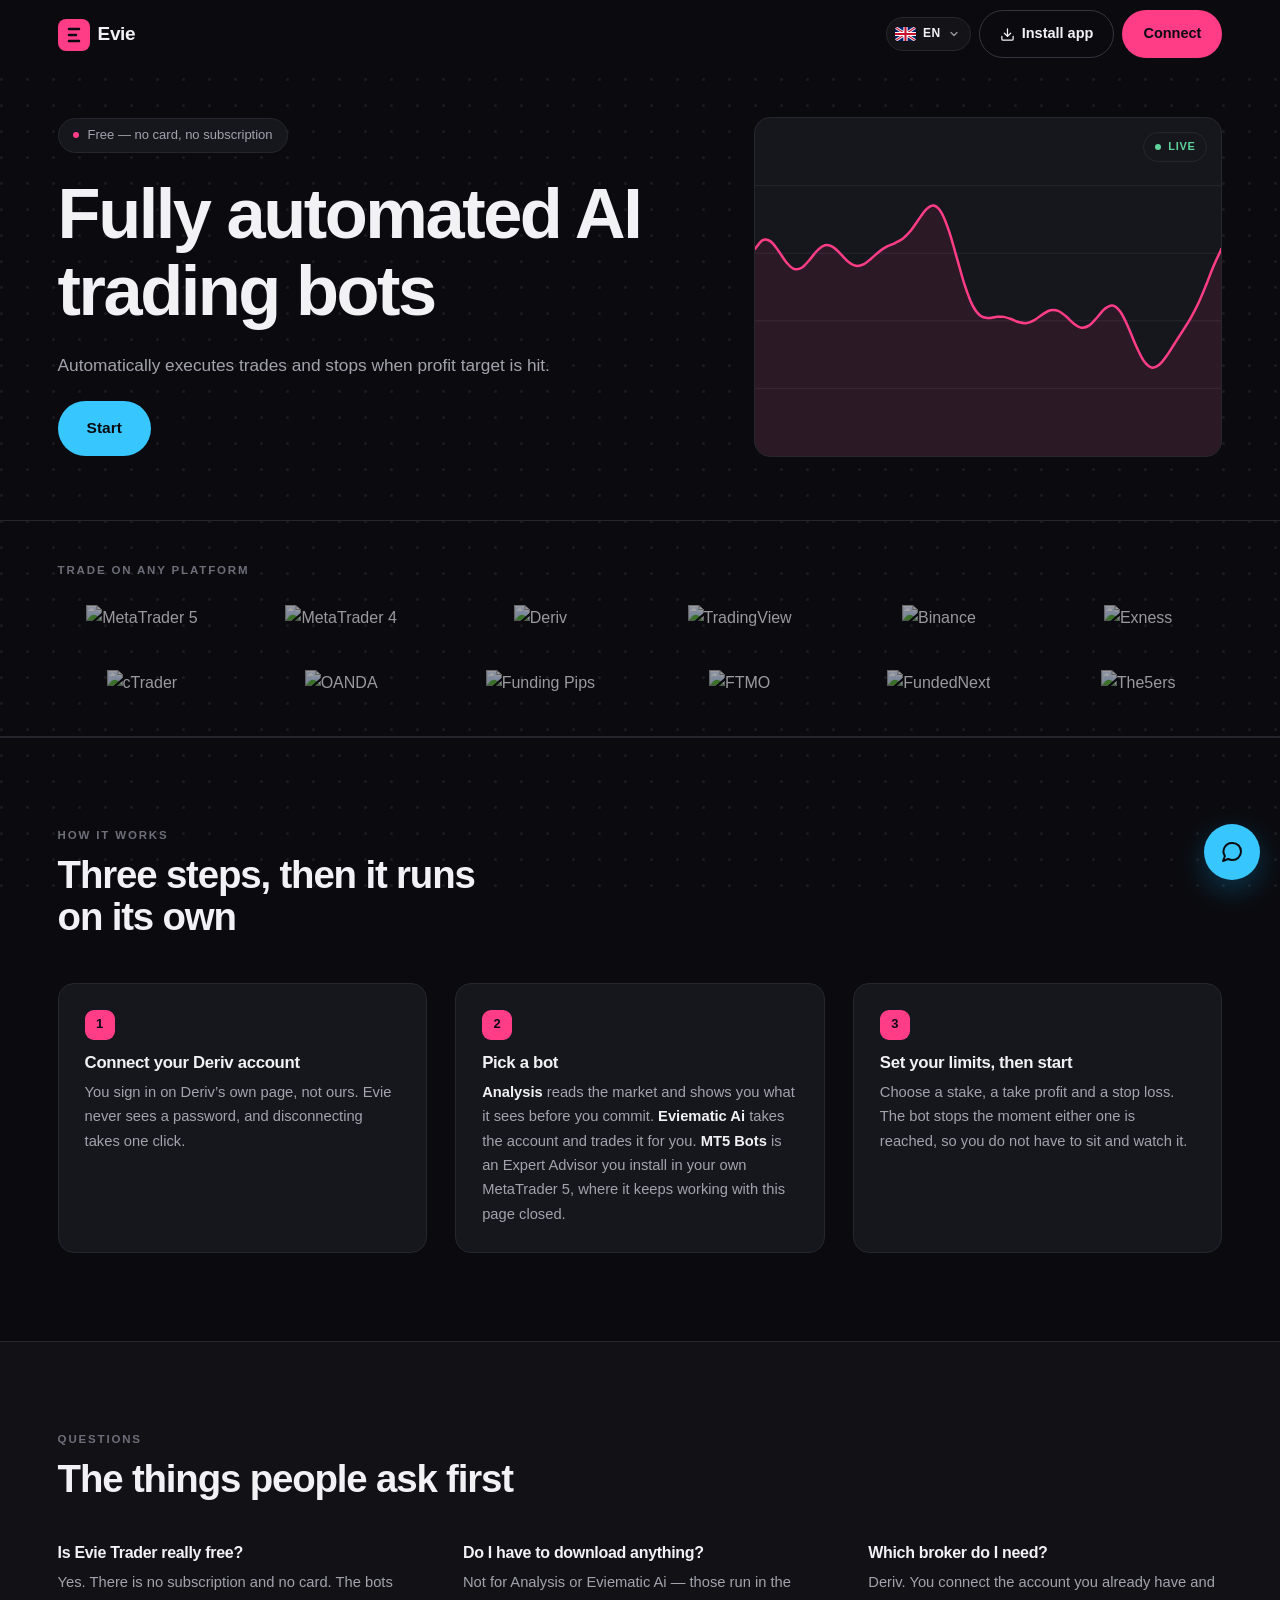
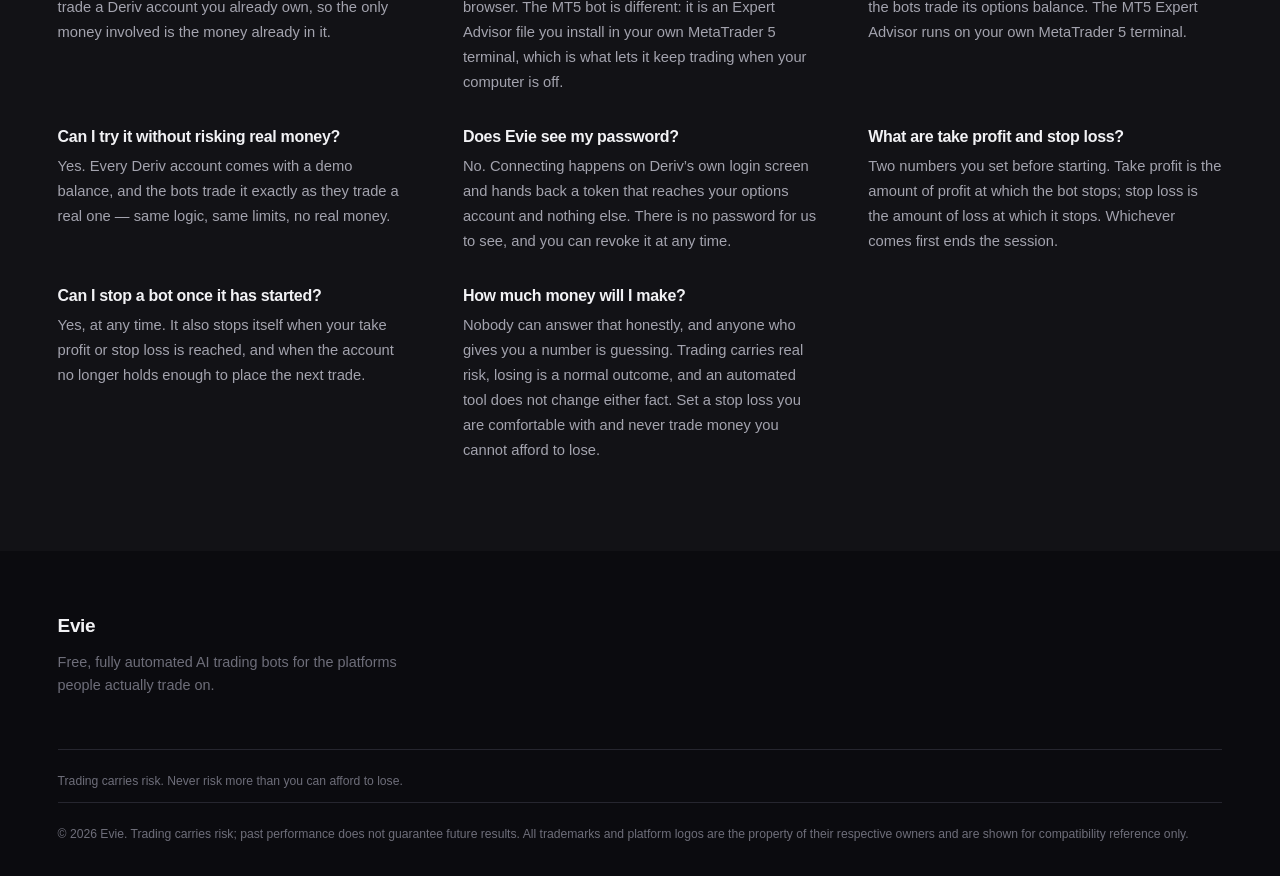
==== commit 5c414866: "Short risk line; the simulator only on the phrase and its card only when asked; MT5 logo Owner asked" ====
--- a/analysis.html
+++ b/analysis.html
@@ -50,16 +50,11 @@
   <!-- ── settings ─────────────────────────────────────────────────────── -->
   <section class="tools">
     <div class="tools-head">
-      <!-- The "a" of analysis is the handle for the account picker: three
-           clicks and it appears. Hidden by default so the page trades the real
-           account and only the real account — a demo picked by accident is a
-           session of practice trades somebody believes are real, and the
-           reverse is worse. -->
-      <h1 class="tools-t">Market <span class="acct-reveal" id="acct-key" title="Analysis">a</span>nalysis tools</h1>
+      <h1 class="tools-t">Market analysis tools</h1>
     </div>
 
     <div class="tools-grid">
-      <label class="fld fld--acct" id="acct-fld" hidden>
+      <label class="fld fld--acct" id="acct-fld">
         <span class="fld-k">Account</span>
         <select class="fld-i" id="account"></select>
       </label>
@@ -104,7 +99,7 @@
   <section class="cards-grid" id="cards"></section>
 
   <footer class="dash-foot">
-    <p class="disclaimer">Trading carries risk. This is an automated tool, not financial advice or a profit guarantee. Never risk more than you can afford to lose.</p>
+    <p class="disclaimer">Trading carries risk. Never risk more than you can afford to lose.</p>
   </footer>
 
 </main>
@@ -117,7 +112,18 @@
     <span class="txn-grip" aria-hidden="true"></span>
     <span class="txn-handle-t">Transactions <span class="txn-count" data-count></span></span>
     <svg class="txn-chev" viewBox="0 0 24 24" width="16" height="16" fill="none" stroke="currentColor" stroke-width="2.2" stroke-linecap="round" stroke-linejoin="round" aria-hidden="true"><path d="m6 15 6-6 6 6"/></svg>
+    <span class="txn-pl" id="txn-pl" data-i18n-skip title="Bot P/L" hidden></span>
   </button>
+
+  <!-- Run / Stop for the bot without opening it: it presses the bot's own Start/Stop
+       (analysis/bot.js), with the figures the bot holds. Under the bar, open or parked. -->
+  <div class="txn-run">
+    <button class="txn-run-btn" id="txn-run" type="button" aria-controls="bot">
+      <svg class="txn-run-go" viewBox="0 0 24 24" width="18" height="18" aria-hidden="true"><path d="M7.5 4.8v14.4a1 1 0 0 0 1.52.85l11.5-7.2a1 1 0 0 0 0-1.7L9.02 3.95A1 1 0 0 0 7.5 4.8z" fill="currentColor"/></svg>
+      <svg class="txn-run-stop" viewBox="0 0 24 24" width="16" height="16" aria-hidden="true"><rect x="5" y="5" width="14" height="14" rx="2.5" fill="currentColor"/></svg>
+      <span id="txn-run-label">Run</span>
+    </button>
+  </div>
 
   <div class="txn-body" id="txn-body">
     <div class="txn-head">
@@ -193,6 +199,15 @@
       </div>
     </div>
 
+    <!-- The risk guide (off unless turned on): Safe / High / Too high on the stake and the take
+         profit, and the safe figure. On or off, the pair's own starting figures. -->
+    <div class="bot-f">
+      <span class="bot-k">
+        Risk guide
+        <button class="tog" id="bot-guide-tog" type="button" role="switch" aria-checked="false" aria-label="Risk guide"><span class="tog-dot"></span></button>
+      </span>
+    </div>
+
     <!-- Safe / High / Too high on the stake and the take profit: why, and the safe figure (risk.js). -->
     <div class="fig-note" id="bot-risk" data-i18n-skip hidden></div>
 
@@ -203,6 +218,11 @@
       <div><dt>Win rate</dt><dd class="bot-v" id="bot-wr">—</dd></div>
       <div><dt>P/L</dt><dd class="bot-v" id="bot-pl">+0.00</dd></div>
     </dl>
+    <!-- Deposit and Withdraw on Deriv, small (Shalobot's two links). -->
+    <div class="fund-links">
+      <a class="fund-link fund-link--dep" href="https://home.deriv.com/dashboard/deposit?from=portfolio&amp;depositSheet=1&amp;currency=USD" target="_blank" rel="noopener noreferrer"><svg viewBox="0 0 24 24" width="13" height="13" fill="none" stroke="currentColor" stroke-width="2" stroke-linecap="round" stroke-linejoin="round" aria-hidden="true"><path d="M12 17V3"/><path d="m6 11 6 6 6-6"/><path d="M19 21H5"/></svg><span>Deposit</span></a>
+      <a class="fund-link" href="https://home.deriv.com/dashboard/withdraw/verify?currency=USD&amp;from=portfolio&amp;openWithdraw=1" target="_blank" rel="noopener noreferrer"><svg viewBox="0 0 24 24" width="13" height="13" fill="none" stroke="currentColor" stroke-width="2" stroke-linecap="round" stroke-linejoin="round" aria-hidden="true"><path d="m18 9-6-6-6 6"/><path d="M12 3v14"/><path d="M5 21h14"/></svg><span>Withdraw</span></a>
+    </div>
 
     <p class="bot-status" id="bot-status"></p>
   </div>
--- a/styles.css
+++ b/styles.css
@@ -1440,11 +1440,37 @@
 .perch-real:active { transform: scale(0.98); }
 .perch-real:focus-visible { outline: 2px solid var(--blue); outline-offset: 2px; }
 .perch-real svg { flex: none; }
-.perch.is-noreal #balance, .perch.is-noreal #acct-badge { display: none; }
+.perch.is-noreal #balance, .perch.is-noreal #acct-badge,
+.perch.is-noreal #amount, .perch.is-noreal #badge { display: none; }   /* Home's balance and its badge */
+/* The Risk guide switch beside its words, on a page whose labels are blocks. */
+.fld-k--tog { display: flex; align-items: center; gap: 8px; }
+/* Small screens: the button leaves the header's line for a small pill just under it, at the
+   right, so the header keeps its own room on every width; the page moves down by as much
+   (real.js marks <html> while it shows). */
 @media (max-width: 640px) {
-  .perch-real { height: 32px; padding: 0 10px; gap: 5px; font-size: 11.5px; }
-  .perch-real svg { width: 12px; height: 12px; }
-}
-@media (max-width: 400px) {
-  .perch-real { padding: 0 8px; font-size: 11px; }
-}
+  .nav-inner { position: relative; }
+  .perch-real {
+    position: absolute; top: calc(100% + 6px); right: var(--gutter);
+    height: 24px; padding: 0 10px; gap: 5px; font-size: 11px; box-shadow: 0 4px 12px rgba(217, 43, 54, 0.25);
+  }
+  .perch-real svg { width: 11px; height: 11px; }
+  html.has-noreal .dash-main { margin-top: 30px; }
+}
+
+/* Deposit and Withdraw on Deriv (Shalobot's two links), small: Home's account card, the auto
+   bot's card, the AI page under Start / Stop. Deposit in the palette's green. */
+.fund-links { display: flex; flex-wrap: wrap; gap: 6px; }
+.fund-link {
+  display: inline-flex; align-items: center; justify-content: center; gap: 5px; min-height: 28px; padding: 4px 11px;
+  border: 1px solid var(--line-hi, var(--line)); border-radius: 9px; background: var(--surface); color: var(--ink);
+  font-size: 12px; font-weight: 700; line-height: 1.15; white-space: nowrap; text-decoration: none;
+  transition: background-color .15s ease, border-color .15s ease, transform .1s ease; -webkit-tap-highlight-color: transparent;
+}
+.fund-link:hover { background: var(--surface-2); }
+.fund-link:active { transform: scale(0.97); }
+.fund-link:focus-visible { outline: 2px solid var(--blue); outline-offset: 2px; }
+.fund-link svg { flex: none; }
+.fund-link--dep { color: var(--ok); border-color: color-mix(in srgb, var(--ok) 45%, transparent); }
+.acctp .fund-links, .run-actions + .fund-links { margin-top: 12px; }
+/* In the account sheet: the two links at the left, Disconnect at the right. */
+.sheet-foot:has(.fund-links) { display: flex; flex-wrap: wrap; align-items: center; justify-content: space-between; gap: 10px; }
--- a/analysis/analysis.css
+++ b/analysis/analysis.css
@@ -483,7 +483,7 @@
     border-radius: 16px 16px 0 0;
     /* Parked with only the handle showing. Translating the whole panel keeps
        the animation on the compositor, so it stays smooth on a phone. */
-    transform: translateY(calc(100% - 52px));
+    transform: translateY(calc(100% - 52px - var(--txn-run-h)));
     transition: transform 0.28s cubic-bezier(0.22, 1, 0.36, 1);
     max-height: min(82vh, 620px);
   }
@@ -535,7 +535,7 @@
   .txn-rows { max-height: 40vh; }
 
   /* The parked handle covers the page bottom, so the last card is not hidden. */
-  .dash-main { padding-bottom: 76px; }
+  .dash-main { padding-bottom: calc(76px + var(--txn-run-h)); }
 }
 
 /* ── Fitting a laptop ───────────────────────────────────────────────────
@@ -692,8 +692,57 @@
 }
 @media (max-width: 1199px) {
   /* Clear of the transactions sheet parked at the bottom. */
-  .bot-open { bottom: 66px; }
+  .bot-open { bottom: calc(66px + var(--txn-run-h)); }
 }
 @media (max-width: 420px) {
   .bot { width: calc(100vw - 24px); }
 }
+
+/* Run / Stop (analysis/bot.js): the bot's own Start/Stop without opening it. With the sheet
+   parked it runs end to end under the Transactions bar; with the transactions open (the raised
+   sheet, or the rail on a wide screen) it sits just above Reset, both a size smaller. */
+:root { --txn-run-h: 0px; }
+.txn-run { flex: none; padding: 0 12px 10px; }
+.txn-run-btn {
+  display: flex; align-items: center; justify-content: center; gap: 8px; width: 100%; height: 44px; padding: 0 16px;
+  font: inherit; font-size: 15px; font-weight: 700; letter-spacing: 0.01em; color: #fff;
+  background: #3aa9a5; border: 0; border-radius: 12px; cursor: pointer;
+  box-shadow: 0 6px 16px -10px rgba(58, 169, 165, 0.9);
+  transition: background-color .15s ease, transform .1s ease, filter .15s ease;
+}
+.txn-run-btn:hover { filter: brightness(1.06); }
+.txn-run-btn:active { transform: translateY(1px); }
+.txn-run-btn:focus-visible { outline: 2px solid #3aa9a5; outline-offset: 2px; }
+.txn-run-btn.is-running { background: #e5484d; box-shadow: 0 6px 16px -10px rgba(229, 72, 77, 0.9); }
+.txn-run-stop, .txn-run-btn.is-running .txn-run-go { display: none; }
+.txn-run-btn.is-running .txn-run-stop { display: block; }
+/* Above Reset: the pair a size smaller, the same shape. */
+.txn-run.is-in { padding: 0; margin-top: 12px; }
+.txn-run.is-in .txn-run-btn { height: 38px; font-size: 14px; border-radius: 999px; box-shadow: none; }
+.txn-run.is-in .txn-run-btn svg { width: 15px; height: 15px; }
+.txn-run.is-in + .txn-reset { margin-top: 8px; padding-top: 8px; padding-bottom: 8px; font-size: 13px; }
+@media (max-width: 1199px) {
+  :root { --txn-run-h: 54px; }
+  .txn-run:not(.is-in) { height: var(--txn-run-h); }
+  /* The bar keeps its height on a short screen: the transactions scroll instead. */
+  .txn-handle { flex: none; }
+  /* Parked: the chat button sits on the free left end of the Transactions bar, clear of
+     Run / Stop, and its panel opens above them. */
+  html:not(.txn-open) .sup-btn { bottom: calc(var(--txn-run-h) + 3px); left: 12px; width: 46px; height: 46px; }
+  html:not(.txn-open) .sup { bottom: calc(var(--txn-run-h) + 60px); }
+  /* Raised: no room is kept for them. Open bot floats over the right end of Run / Stop and
+     Reset, and the chat button (where the page has one) over their left end: the totals and the
+     buttons' words stay clear. */
+  html.txn-open .sup-btn { bottom: 12px; left: 12px; width: 46px; height: 46px; }
+  html.txn-open .bot-open { bottom: 14px; right: 16px; }
+  /* The run's P/L on the parked bar (analysis/bot.js), at its right end: the bar keeps its size. */
+  .txn-pl[hidden] { display: none; }
+  .txn-pl {
+    position: absolute; right: 12px; top: 50%; transform: translateY(-50%);
+    display: inline-flex; align-items: center; height: 20px; padding: 0 8px; border-radius: 999px;
+    font-size: 11px; font-weight: 700; line-height: 1; font-variant-numeric: tabular-nums; white-space: nowrap;
+    color: var(--ink-muted, var(--text-2)); background: var(--surface-2, var(--panel-2, rgba(127, 127, 127, 0.12)));
+  }
+  .txn-pl.is-up { color: var(--up); background: color-mix(in srgb, var(--up) 14%, transparent); }
+  .txn-pl.is-down { color: var(--down); background: color-mix(in srgb, var(--down) 14%, transparent); }
+}
--- a/alert/alert.css
+++ b/alert/alert.css
@@ -202,3 +202,80 @@
   .tpop-back, .tpop-card { transition: none; }
   .tpop-card { transform: none; }
 }
+
+/* What went wrong (risk.js mistakes): what the run did past the risk guide, as points, on the
+   stop-loss and insufficient-balance cards, shown in full (the card grows to hold them, nothing
+   scrolls inside it), then the note as a green tip. While they show, the mark sits smaller and
+   the rest closer; on a short screen closer still, so all of the card shows at once. */
+.tpop-why[hidden] { display: none; }
+.tpop-why { margin: 12px 0 0; display: grid; gap: 8px; text-align: left; }
+.tpop-why-box { padding: 10px 12px; border-radius: 12px; border: 1px solid color-mix(in srgb, var(--tpop) 30%, transparent); background: var(--surface-2); }
+.tpop-why-h { margin: 0 0 5px; font-size: 10px; font-weight: 700; letter-spacing: 0.12em; text-transform: uppercase; color: var(--tpop); }
+.tpop-why ul { margin: 0; padding: 0 0 0 15px; display: grid; gap: 4px; list-style: disc outside; }
+.tpop-why li { display: list-item; font-size: 12.5px; line-height: 1.42; color: var(--ink); overflow-wrap: anywhere; }
+.tpop-why li::marker { color: var(--tpop); }
+.tpop-why-tip { --tip: var(--tpop-win); display: flex; align-items: flex-start; gap: 10px; padding: 10px 12px; border-radius: 12px;
+  border: 1px solid color-mix(in srgb, var(--tip) 34%, transparent); background: color-mix(in srgb, var(--tip) 9%, var(--surface-2)); }
+.tpop-why-tip-i { flex: none; display: grid; place-items: center; width: 26px; height: 26px; border-radius: 50%; background: color-mix(in srgb, var(--tip) 16%, transparent); color: var(--tip); }
+.tpop-why-tip p { margin: 0; font-size: 11.5px; line-height: 1.42; font-weight: 600; color: var(--ink); }
+.tpop-why-tip b { display: block; margin-bottom: 2px; font-size: 10px; font-weight: 700; letter-spacing: 0.12em; text-transform: uppercase; color: var(--tip); }
+/* Never past the screen: on the very smallest the card itself can be moved (no bar shows). */
+.tpop.has-why { padding: 12px; }
+.tpop.has-why .tpop-card { max-height: calc(100dvh - 24px); overflow-y: auto; overscroll-behavior: contain; scrollbar-width: none; }
+.tpop.has-why .tpop-card::-webkit-scrollbar { display: none; }
+/* While the points show: the mark beside its kicker and title, the room going to the points. */
+.tpop.has-why .tpop-card { display: grid; grid-template-columns: 1fr auto auto 1fr; column-gap: 12px; align-items: center; }
+.tpop.has-why .tpop-card > * { grid-column: 1 / -1; }
+.tpop.has-why .tpop-card > .tpop-mark { grid-column: 2; grid-row: 1 / span 2; margin: 0; }
+.tpop.has-why .tpop-card > .tpop-k { grid-column: 3; grid-row: 1; margin: 0; text-align: left; align-self: end; }
+.tpop.has-why .tpop-card > .tpop-t { grid-column: 3; grid-row: 2; margin: 0; text-align: left; align-self: start; }
+.tpop.has-why .tpop-card { padding-top: 20px; padding-bottom: 20px; }
+.tpop.has-why .tpop-mark { width: 42px; height: 42px; border-radius: 13px; }
+.tpop.has-why .tpop-mark svg { width: 26px; height: 26px; }
+.tpop.has-why .tpop-k { margin-top: 10px; }
+.tpop.has-why .tpop-t { margin-top: 3px; font-size: 1.12rem; }
+.tpop.has-why .tpop-p { margin-top: 5px; line-height: 1.45; max-width: none; }
+.tpop.has-why .tpop-figs { margin-top: 10px; padding: 9px 10px; }
+.tpop.has-why .tpop-fig dd { font-size: 14px; margin-top: 2px; }
+.tpop.has-why .tpop-actions, .tpop.has-why .tpop-card > .tpop-go { margin-top: 12px; }
+.tpop.has-why .tpop-actions { grid-template-columns: 1fr 1fr; }   /* side by side: the room goes to the points */
+@media (max-width: 480px) { .tpop.has-why .tpop-t { font-size: 1rem; } }
+@media (max-height: 680px) {
+  .tpop.has-why .tpop-card { padding-top: 16px; padding-bottom: 14px; }
+  .tpop-why { gap: 6px; margin-top: 8px; }
+  .tpop-why-box, .tpop-why-tip { padding: 8px 10px; }
+  .tpop-why-tip-i { width: 22px; height: 22px; }
+  .tpop.has-why .tpop-mark { width: 36px; height: 36px; }
+  .tpop.has-why .tpop-k { margin-top: 6px; }
+  .tpop.has-why .tpop-figs { margin-top: 8px; padding: 7px 10px; }
+  .tpop.has-why .tpop-actions, .tpop.has-why .tpop-card > .tpop-go { margin-top: 10px; }
+}
+@media (max-height: 600px) {
+  .tpop-why li { font-size: 11.5px; line-height: 1.38; }
+  .tpop-why-tip p { font-size: 11px; line-height: 1.38; }
+}
+
+/* A running bot's wait (alert.js wait): Deriv's rate limit, the line coming back, a contract
+   update, the last trade settling. Three dots keep rising in turn in a soft pink glow, a light
+   sweeps under the card, until it trades again. */
+.bot-wait[hidden] { display: none; }
+.bot-wait {
+  --w: #ff3d87;
+  position: relative; display: flex; align-items: center; gap: 12px; margin: 0 0 10px; padding: 12px 14px 15px; overflow: hidden;
+  border: 1px solid color-mix(in srgb, var(--w) 30%, var(--line)); border-radius: 14px; text-align: left;
+  background: linear-gradient(120deg, color-mix(in srgb, var(--w) 9%, var(--surface)), var(--surface) 75%);
+  animation: bot-wait-in .35s ease-out both;
+}
+.bot-wait::after { content: ""; position: absolute; left: -40%; bottom: 0; width: 40%; height: 3px; border-radius: 3px; background: linear-gradient(90deg, transparent, var(--w), transparent); animation: bot-wait-sweep 1.8s ease-in-out infinite; }
+.bot-wait-mark { flex: none; display: flex; align-items: center; justify-content: center; gap: 4px; width: 40px; height: 40px; border-radius: 50%; background: color-mix(in srgb, var(--w) 14%, transparent); box-shadow: 0 0 0 0 color-mix(in srgb, var(--w) 40%, transparent); animation: bot-wait-glow 2s ease-out infinite; }
+.bot-wait-mark i { width: 6px; height: 6px; border-radius: 50%; background: var(--w); animation: bot-wait-dot 1.2s ease-in-out infinite; }
+.bot-wait-mark i:nth-child(2) { animation-delay: .15s; }
+.bot-wait-mark i:nth-child(3) { animation-delay: .3s; }
+.bot-wait-t { display: grid; gap: 2px; min-width: 0; }
+.bot-wait-t strong { font-size: 13px; line-height: 1.35; font-weight: 700; color: var(--ink); }
+.bot-wait-t span { font-size: 11.5px; line-height: 1.4; color: var(--ink-muted); }
+@keyframes bot-wait-dot { 0%, 60%, 100% { transform: translateY(0); opacity: .55; } 30% { transform: translateY(-6px); opacity: 1; } }
+@keyframes bot-wait-glow { 0% { box-shadow: 0 0 0 0 color-mix(in srgb, var(--w) 40%, transparent); } 100% { box-shadow: 0 0 0 12px transparent; } }
+@keyframes bot-wait-sweep { from { left: -40%; } to { left: 100%; } }
+@keyframes bot-wait-in { from { opacity: 0; transform: translateY(-4px); } to { opacity: 1; transform: none; } }
+@media (prefers-reduced-motion: reduce) { .bot-wait::after, .bot-wait-mark, .bot-wait-mark i { animation-duration: 4s; } }
